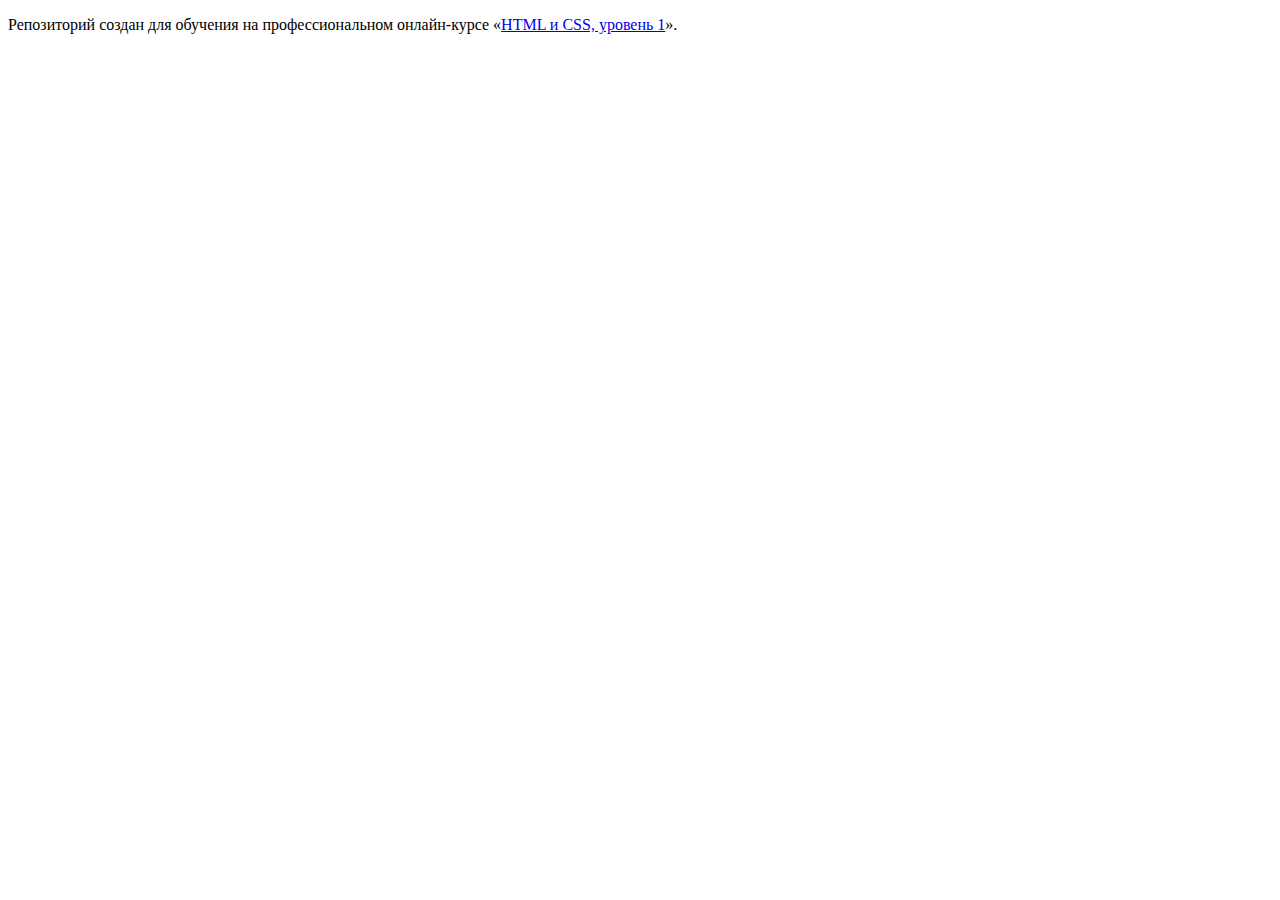
==== index.html @ 3dfeb54a ":hatching_chick:" ====
<!DOCTYPE html>
<html lang="ru">
  <head>
    <meta charset="utf-8">
    <title>HTML Academy: Девайс</title>
  </head>
  <body>

    <p>Репозиторий создан для обучения на профессиональном онлайн‑курсе «<a href="https://htmlacademy.ru/intensive/htmlcss">HTML и CSS, уровень 1</a>».</p>

  </body>
</html>
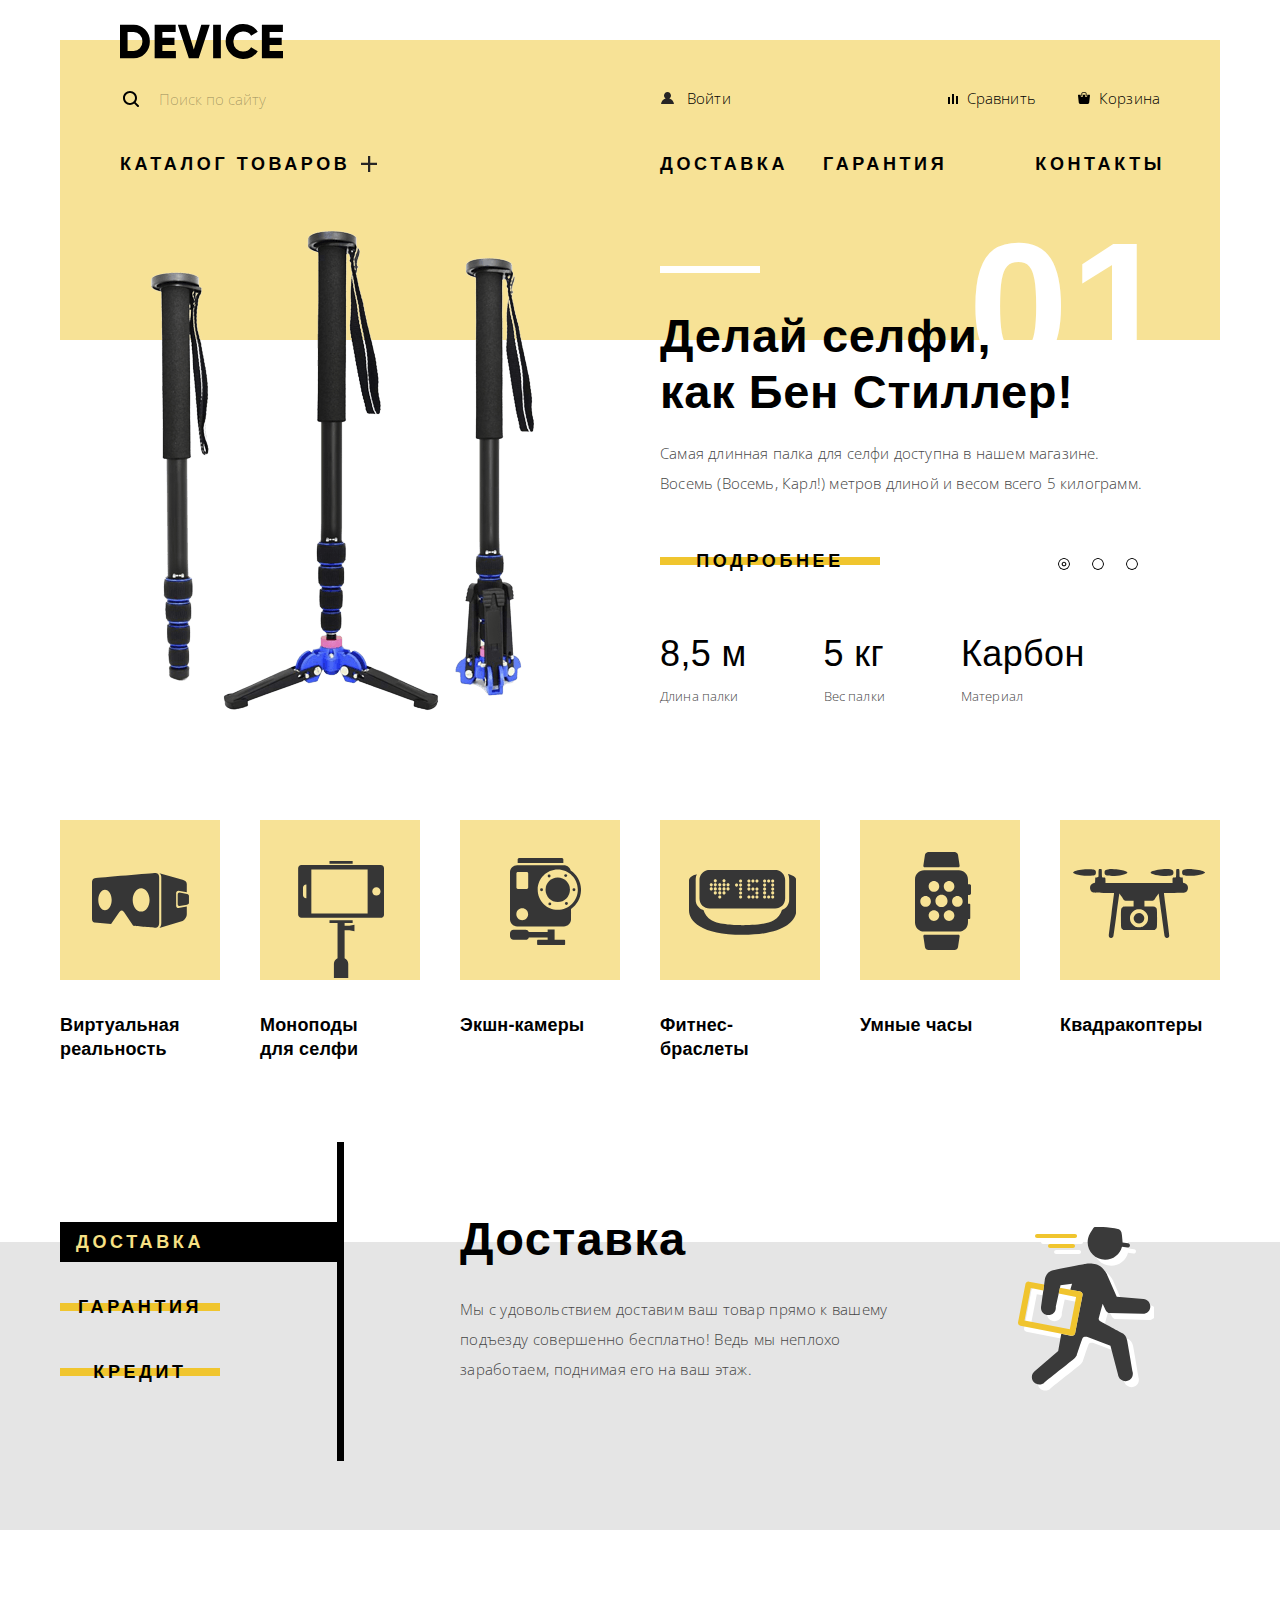
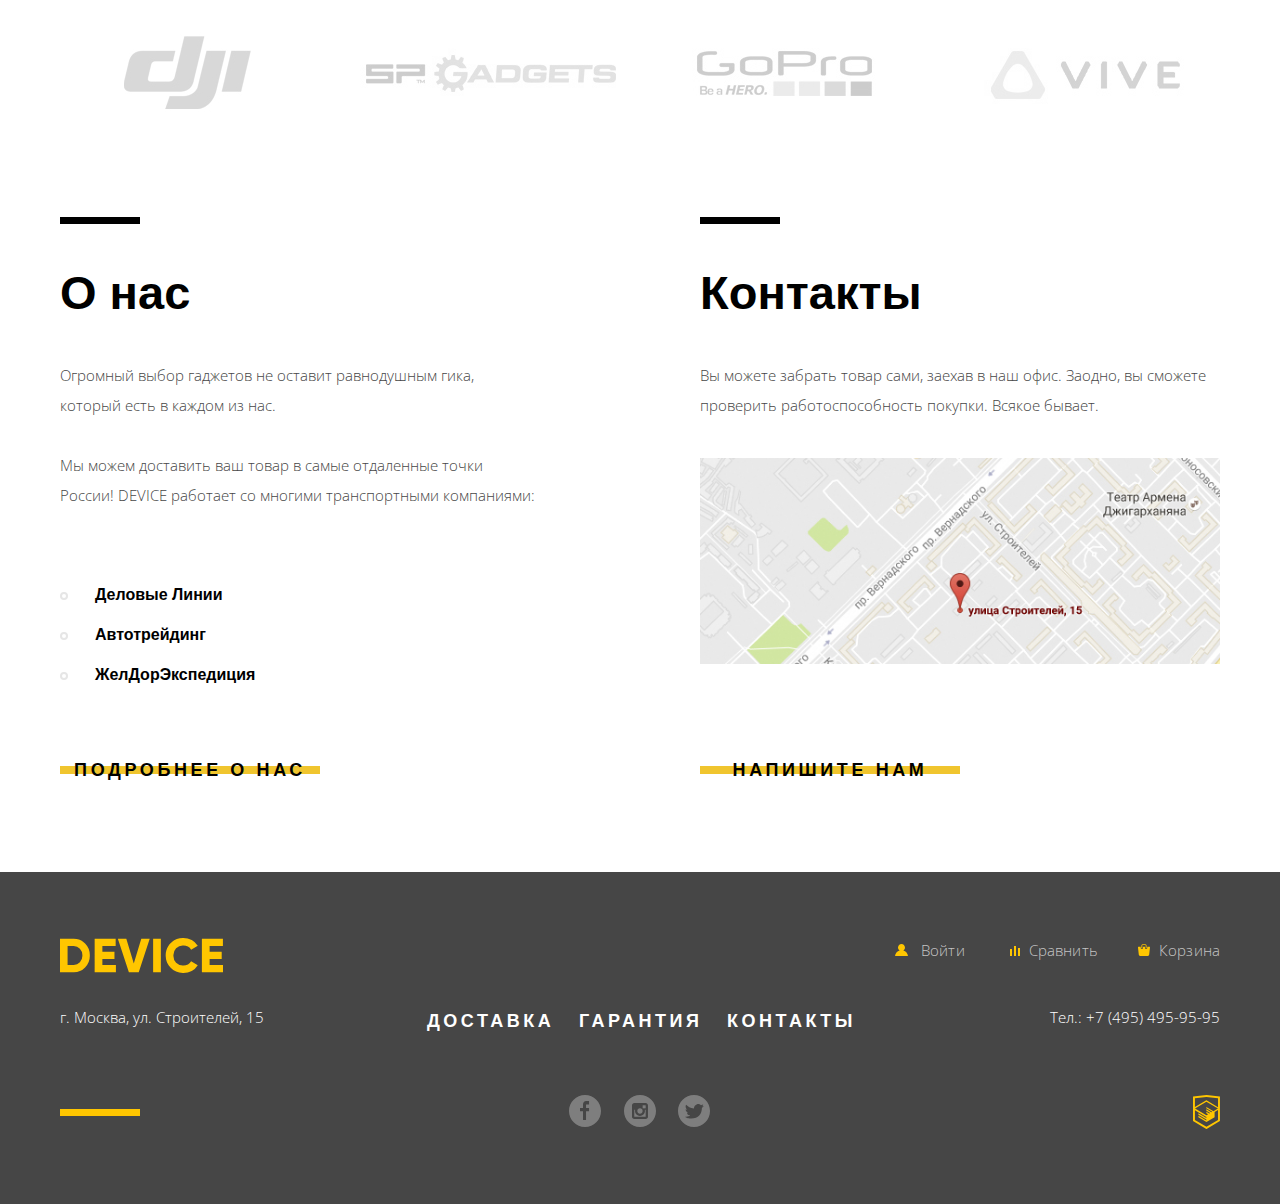
==== commit c86254f8: "Сверстала" ====
--- a/index.html
+++ b/index.html
@@ -2,11 +2,557 @@
 <html lang="ru">
   <head>
     <meta charset="utf-8">
-    <title>HTML Academy: Девайс</title>
+    <title>HTML Academy: Device</title>
+    <link href="https://fonts.googleapis.com/css?family=Open+Sans:300,400" rel="stylesheet">
+    <link href="css/normalize.css" rel="stylesheet">
+    <link href="css/min-style.css" rel="stylesheet">
   </head>
   <body>
-
-    <p>Репозиторий создан для обучения на профессиональном онлайн‑курсе «<a href="https://htmlacademy.ru/intensive/htmlcss">HTML и CSS, уровень 1</a>».</p>
+    <header class="main-header container">
+      <nav class="main-navigation">
+        <a class="main-header-logo">
+          <img src="img/logo.svg" alt="Логотип Device" width="163" height="35">
+        </a>
+        <div class="top-navigation">
+          <form class="search-form" action="https://echo.htmlacademy.ru" method="post">
+            <input class="search-input" id="search" name="search" type="text" placeholder="Поиск по сайту">
+            <button class="button-find" type="submit">Найти</button>
+          </form>
+          <ul class="user-navigation no-marker">
+            <li><a class="user-login" href="#">Войти</a></li>
+            <li><a class="user-compare" href="#">Сравнить</a></li>
+            <li><a class="user-cart" href="#">Корзина</a></li>
+          </ul>
+        </div>
+        <div class="bottom-navigation">
+          <div class="catalog-dropdown">
+            <a class="catalog-dropdown-button" href="#">Каталог товаров</a>
+            <div class="catalog-navigation no-marker">
+              <ul class="catalog-col no-marker">
+                <li><a href="#">Виртуальная реальность</a></li>
+                <li><a href="catalog-selfie.html">Моноподы для селфи</a></li>
+                <li><a href="#">Экшн-камеры</a></li>
+              </ul>
+              <ul class="catalog-col no-marker">
+                <li><a href="#">Фитнес-браслеты</a></li>
+                <li><a href="#">Умные часы</a></li>
+              </ul>
+              <ul class="catalog-col no-marker">
+                <li><a href="#">Квадракоптеры</a></li>
+              </ul>
+            </div>
+          </div>
+          <ul class="site-navigation no-marker">
+            <li><a href="#">Доставка</a></li>
+            <li><a href="#">Гарантия</a></li>
+            <li><a href="#">Контакты</a></li>
+          </ul>
+        </div>
+      </nav>
+    </header>
+
+    <main>
+      <h1 class="visually-hidden">Device: интернет-магазин техники</h1>
+      <section class="slider container">
+        <h2 class="visually-hidden">Промо-слайдер</h2>
+        <input class="visually-hidden" type="radio" id="slide-1" name="toggle" checked>
+        <input class="visually-hidden" type="radio" id="slide-2" name="toggle">
+        <input class="visually-hidden" type="radio" id="slide-3" name="toggle">
+        <div class="slider-controls">
+          <label class="slider-control-item slider-control-item-1" for="slide-1" aria-label="Первый слайд"></label>
+          <label class="slider-control-item slider-control-item-2" for="slide-2" aria-label="Второй слайд"></label>
+          <label class="slider-control-item slider-control-item-3" for="slide-3" aria-label="Третий слайд"></label>
+        </div>
+        <ul class="slide-list no-marker">
+          <li class="slide slide-1">
+            <div class="col">
+              <img class="slide-pic" src="img/slider-1.png" alt="Длинная селфи-палка" width="384" height="486">
+            </div>
+            <div class="col">
+              <b class="slide-number">01</b>
+              <h3>Делай селфи,<br>как Бен Стиллер!</h3>
+              <p>Самая длинная палка для селфи доступна в нашем магазине. Восемь (Восемь, Карл!) метров длиной и весом всего 5 килограмм.</p>
+              <a class="button" href="#">Подробнее</a>
+              <table>
+                <tr>
+                  <td class="item-feature">8,5 м</td>
+                  <td class="item-feature">5 кг</td>
+                  <td class="item-feature">Карбон</td>
+                </tr>
+                <tr>
+                  <td class="item-feature-description">Длина палки</td>
+                  <td class="item-feature-description">Вес палки</td>
+                  <td class="item-feature-description">Материал</td>
+                </tr>
+              </table>
+            </div>
+          </li>
+          <li class="slide slide-2">
+            <div class="col">
+              <img class="slide-pic" src="img/slider-2.png" alt="Мотивирующий фитнес-браслет" width="345" height="485">
+            </div>
+            <div class="col">
+              <b class="slide-number">02</b>
+              <h3>Худеем<br>правильно!</h3>
+              <p>Мотивирующие фитнес-браслеты помогут найти в себе силы не пропускать занятия и соблюдать диету.</p>
+              <a class="button" href="#">Подробнее</a>
+              <table>
+                <tr>
+                  <td class="item-feature">48 часов</td>
+                </tr>
+                <tr>
+                  <td class="item-feature-description">Без подзарядки</td>
+                </tr>
+              </table>
+            </div>
+          </li>
+          <li class="slide slide-3">
+            <div class="col">
+              <img class="slide-pic" src="img/slider-3.png" alt="Квадракоптер с лазером" width="526" height="334">
+            </div>
+            <div class="col">
+              <b class="slide-number">03</b>
+              <h3 class="slide-title">Порхает как бабочка, жалит как пчела!</h3>
+              <p>Этот обычный, на первый взгляд, квадракоптер оснащен мощным лазером, замаскированным под стандартную камеру.</p>
+              <a class="button" href="#">Подробнее</a>
+              <table>
+                <tr>
+                  <td class="item-feature">800 м</td>
+                  <td class="item-feature">50 м</td>
+                </tr>
+                <tr>
+                  <td class="item-feature-description">Дальность полета</td>
+                  <td class="item-feature-description">Радиус поражения</td>
+                </tr>
+              </table>
+            </div>
+          </li>
+        </ul>
+      </section>
+
+      <section class="popular container">
+        <h2 class="visually-hidden">Популярные категории</h2>
+        <ul class="popular-list no-marker">
+          <li class="popular-item">
+            <a href="#">
+              <div class="popular-card">
+                <svg class="popular-vr" width="97px" height="55px">
+                <g>
+                </g>
+                <g>
+                	<path fill="#363636" d="M84.131,32.639V20.003c0-1.309,1.045-2.37,2.335-2.37l8.326,1.581V11.02c0-2.355-1.708-3.431-4.202-4.265
+                		l-23.187-6.58c1.616,1.391,1.889,2.04,1.889,4.396v45.209c0,2.356-0.45,4.066-1.967,5.21l23.265-7.065
+                		c2.401-0.833,4.202-4.216,4.202-6.572V33.44l-8.326,1.567C85.176,35.009,84.131,33.947,84.131,32.639z"/>
+                	<path fill="#363636" d="M95.129,20.979l-7.598-1.444c-1.008,0-1.824,0.829-1.824,1.851v9.868c0,1.023,0.816,1.852,1.824,1.852
+                		l7.598-1.431c1.154-0.419,1.824-0.829,1.824-1.852V22.83C96.953,21.808,96.187,21.323,95.129,20.979z"/>
+                	<path fill="#363636" d="M67.17,4.483c0-5.08-4.232-4.459-4.232-4.459S5.832,4.738,2.838,5.145S0.001,9.532,0.001,9.532
+                		S0,42.069,0,45.812s2.599,3.753,2.599,3.753l16.477,1.403L27.212,39.3c0,0,1.109-1.828,2.505-1.828
+                		c1.397,0,2.432,1.861,2.432,1.861l9.061,13.521c0,0,18.895,1.909,22.521,1.909c3.626-0.001,3.439-5.024,3.439-5.024
+                		S67.17,9.563,67.17,4.483z M12.982,37.192c-3.698,0-6.696-4.601-6.696-10.275s2.998-10.275,6.696-10.275
+                		c3.698,0,6.696,4.601,6.696,10.275S16.68,37.192,12.982,37.192z M49.14,38.618c-4.662,0-8.441-5.239-8.441-11.701
+                		c0-6.463,3.78-11.702,8.441-11.702c4.662,0,8.442,5.239,8.442,11.702C57.582,33.379,53.802,38.618,49.14,38.618z"/>
+                </g>
+                </svg>
+              </div>
+              Виртуальная реальность
+            </a>
+          </li>
+          <li class="popular-item">
+            <a href="catalog-selfie.html">
+              <div class="popular-card">
+                <svg class="popular-selfie" width="86px" height="117px">
+                <g>
+                	<path fill="#363636" d="M82.821,4.011H3.33c-1.761,0-3.188,1.427-3.188,3.188v46.413c0,1.763,1.427,3.189,3.188,3.189h79.492
+                		c1.762,0,3.189-1.427,3.189-3.189V7.199C86.011,5.438,84.583,4.011,82.821,4.011z M8.392,37.236H8.166
+                		c-1.762,0-3.189-1.429-3.189-3.189v-7.283c0-1.761,1.427-3.188,3.189-3.188h0.226V37.236z M69.623,52.408H13.341V8.402h56.282
+                		V52.408z M78.4,34.552c-2.289,0-4.146-1.855-4.146-4.147s1.856-4.147,4.146-4.147c2.291,0,4.148,1.855,4.148,4.147
+                		S80.691,34.552,78.4,34.552z"/>
+                	<rect x="31.497" fill="#363636" width="23.157" height="2.758"/>
+                	<path fill="#363636" d="M46.608,64.861v-2.973h8.046v-2.758H31.498v2.758h8.045v35.246c-2.139,0.938-3.635,3.072-3.635,5.559V117
+                		h14.335v-14.307c0-2.486-1.495-4.621-3.636-5.557v-27.99h4.796l5.051,1.213v-6.711l-5.051,1.213H46.608z"/>
+                </g>
+                </svg>
+              </div>
+              Моноподы для селфи
+            </a>
+          </li>
+          <li class="popular-item">
+            <a href="#">
+              <div class="popular-card">
+                <svg class="popular-camera" width="71px" height="87px">
+                <g>
+                	<path fill="#363636" d="M53.349,1.49c0-0.736-0.578-1.49-1.311-1.49H9.053C8.32,0,7.672,0.754,7.672,1.49v3.522h45.676V1.49z"/>
+                	<path fill="#363636" d="M54.202,81.809h-9.597V71.426h-6.958v2.507H18.774c-0.537-1.254-1.757-2.148-3.181-2.148H3.559
+                		C1.642,71.784,0,73.387,0,75.311v3.018c0,1.924,1.642,3.48,3.559,3.48h12.035c1.511,0,2.792-0.896,3.269-2.326h18.785v2.326H28.13
+                		c-0.533,0-1.01,0.437-1.01,0.972v3.172c0,0.535,0.478,1.048,1.01,1.048h26.072c0.533,0,0.93-0.513,0.93-1.048V82.78
+                		C55.132,82.245,54.735,81.809,54.202,81.809z"/>
+                	<path fill="#363636" d="M60.666,12.39c-0.861-2.937-3.567-5.05-6.771-5.05H7.148C3.25,7.34,0,10.449,0,14.361v46.9
+                		c0,3.912,3.25,7.121,7.148,7.121h46.747c3.898,0,7.126-3.209,7.126-7.121V50.915c6.066-4.204,10.001-11.211,10.001-19.164
+                		C71.021,23.672,66.89,16.57,60.666,12.39z M12.238,62.151c-3.259,0-5.901-2.65-5.901-5.921c0-3.27,2.642-5.922,5.901-5.922
+                		s5.902,2.652,5.902,5.922C18.14,59.501,15.497,62.151,12.238,62.151z M18.199,29.546c0,0.786-0.635,1.422-1.418,1.422H7.841
+                		c-0.783,0-1.418-0.637-1.418-1.422V15.386c0-0.786,0.635-1.423,1.418-1.423h8.939c0.783,0,1.418,0.637,1.418,1.423V29.546z
+                		 M47.762,51.858c-11.076,0-20.057-9.01-20.057-20.123s8.98-20.124,20.057-20.124c11.077,0,20.058,9.01,20.058,20.124
+                		S58.839,51.858,47.762,51.858z"/>
+                	<ellipse fill="#363636" cx="47.762" cy="31.735" rx="12.188" ry="12.229"/>
+                	<circle fill="#363636" cx="31.562" cy="31.736" r="1.435"/>
+                	<circle fill="#363636" cx="63.963" cy="31.736" r="1.435"/>
+                	<circle fill="#363636" cx="39.109" cy="17.994" r="1.435"/>
+                	<ellipse fill="#363636" cx="56.415" cy="45.476" rx="1.43" ry="1.436"/>
+                	<circle fill="#363636" cx="55.697" cy="17.565" r="1.435"/>
+                	<circle fill="#363636" cx="39.828" cy="45.906" r="1.435"/>
+                </g>
+                </svg>
+              </div>
+              Экшн-камеры
+            </a>
+          </li>
+          <li class="popular-item">
+            <a href="#">
+              <div class="popular-card">
+                <svg class="popular-fit" width="107px" height="65px">
+                <g>
+                	<path fill="#363636" d="M98.967,4.074c0.752,1.441,1.209,3.08,1.209,4.818v21.102c0,4.616-3.092,8.527-7.246,9.9
+                		c-1.325,3.987-3.778,7.854-8.051,10.432c-8.676,5.231-31.124,4.837-31.198,4.837c-0.078,0-22.513,0.395-31.189-4.837
+                		c-4.216-2.545-6.708-6.347-8.042-10.279c-4.418-1.209-7.756-5.251-7.756-10.053V8.893c0-1.688,0.427-3.282,1.139-4.693
+                		C4.17,5.109,0,6.918,0,10.434c0,6.243,0,25.687,0,29.983C0,50.668,11.839,64.85,53.657,64.85c41.82,0,53.657-14.182,53.657-24.433
+                		c0-4.296,0-23.74,0-29.983C107.313,6.75,102.738,4.94,98.967,4.074z"/>
+                	<path fill="#363636" d="M20.561,38.459h65.523c5.564,0,10.074-4.513,10.074-10.077V9.935c0-5.563-4.51-10.075-10.074-10.075H20.561
+                		c-5.564,0-10.075,4.511-10.075,10.075v18.447C10.486,33.946,14.997,38.459,20.561,38.459z M83.695,9.468
+                		c0.867,0,1.569,0.703,1.569,1.57c0,0.866-0.702,1.569-1.569,1.569s-1.568-0.703-1.568-1.569
+                		C82.127,10.17,82.828,9.468,83.695,9.468z M83.695,13.507c0.867,0,1.569,0.703,1.569,1.568c0,0.867-0.702,1.569-1.569,1.569
+                		s-1.568-0.702-1.568-1.569C82.127,14.21,82.828,13.507,83.695,13.507z M83.695,17.546c0.867,0,1.569,0.702,1.569,1.569
+                		c0,0.866-0.702,1.569-1.569,1.569s-1.568-0.703-1.568-1.569C82.127,18.248,82.828,17.546,83.695,17.546z M83.695,21.373
+                		c0.867,0,1.569,0.704,1.569,1.569c0,0.867-0.702,1.568-1.569,1.568s-1.568-0.701-1.568-1.568
+                		C82.127,22.076,82.828,21.373,83.695,21.373z M83.695,25.412c0.867,0,1.569,0.702,1.569,1.569c0,0.865-0.702,1.568-1.569,1.568
+                		s-1.568-0.704-1.568-1.568C82.127,26.114,82.828,25.412,83.695,25.412z M79.656,9.468c0.867,0,1.568,0.703,1.568,1.57
+                		c0,0.866-0.701,1.569-1.568,1.569c-0.865,0-1.568-0.703-1.568-1.569C78.088,10.17,78.791,9.468,79.656,9.468z M79.656,25.412
+                		c0.867,0,1.568,0.702,1.568,1.569c0,0.865-0.701,1.568-1.568,1.568c-0.865,0-1.568-0.704-1.568-1.568
+                		C78.088,26.114,78.791,25.412,79.656,25.412z M75.619,9.468c0.865,0,1.568,0.703,1.568,1.57c0,0.866-0.703,1.569-1.568,1.569
+                		c-0.867,0-1.569-0.703-1.569-1.569C74.05,10.17,74.752,9.468,75.619,9.468z M75.619,13.507c0.865,0,1.568,0.703,1.568,1.568
+                		c0,0.867-0.703,1.569-1.568,1.569c-0.867,0-1.569-0.702-1.569-1.569C74.05,14.21,74.752,13.507,75.619,13.507z M75.619,17.546
+                		c0.865,0,1.568,0.702,1.568,1.569c0,0.866-0.703,1.569-1.568,1.569c-0.867,0-1.569-0.703-1.569-1.569
+                		C74.05,18.248,74.752,17.546,75.619,17.546z M75.619,21.373c0.865,0,1.568,0.704,1.568,1.569c0,0.867-0.703,1.568-1.568,1.568
+                		c-0.867,0-1.569-0.701-1.569-1.568C74.05,22.076,74.752,21.373,75.619,21.373z M75.619,25.412c0.865,0,1.568,0.702,1.568,1.569
+                		c0,0.865-0.703,1.568-1.568,1.568c-0.867,0-1.569-0.704-1.569-1.568C74.05,26.114,74.752,25.412,75.619,25.412z M67.965,9.468
+                		c0.867,0,1.568,0.703,1.568,1.57c0,0.866-0.701,1.569-1.568,1.569s-1.568-0.703-1.568-1.569C66.396,10.17,67.1,9.468,67.965,9.468z
+                		 M67.965,17.546c0.867,0,1.568,0.702,1.568,1.569c0,0.866-0.701,1.569-1.568,1.569s-1.568-0.703-1.568-1.569
+                		C66.396,18.248,67.1,17.546,67.965,17.546z M67.965,21.427c0.867,0,1.568,0.701,1.568,1.568c0,0.865-0.701,1.569-1.568,1.569
+                		s-1.568-0.704-1.568-1.569C66.396,22.128,67.1,21.427,67.965,21.427z M67.965,25.412c0.867,0,1.568,0.702,1.568,1.569
+                		c0,0.865-0.701,1.568-1.568,1.568s-1.568-0.704-1.568-1.568C66.396,26.114,67.1,25.412,67.965,25.412z M63.926,9.468
+                		c0.867,0,1.57,0.703,1.57,1.57c0,0.866-0.703,1.569-1.57,1.569c-0.865,0-1.569-0.703-1.569-1.569
+                		C62.356,10.17,63.061,9.468,63.926,9.468z M63.926,17.546c0.867,0,1.57,0.702,1.57,1.569c0,0.866-0.703,1.569-1.57,1.569
+                		c-0.865,0-1.569-0.703-1.569-1.569C62.356,18.248,63.061,17.546,63.926,17.546z M63.926,25.412c0.867,0,1.57,0.702,1.57,1.569
+                		c0,0.865-0.703,1.568-1.57,1.568c-0.865,0-1.569-0.704-1.569-1.568C62.356,26.114,63.061,25.412,63.926,25.412z M59.888,9.468
+                		c0.865,0,1.569,0.703,1.569,1.57c0,0.866-0.704,1.569-1.569,1.569c-0.867,0-1.568-0.703-1.568-1.569
+                		C58.319,10.17,59.021,9.468,59.888,9.468z M59.888,13.507c0.865,0,1.569,0.703,1.569,1.568c0,0.867-0.704,1.569-1.569,1.569
+                		c-0.867,0-1.568-0.702-1.568-1.569C58.319,14.21,59.021,13.507,59.888,13.507z M59.888,17.546c0.865,0,1.569,0.702,1.569,1.569
+                		c0,0.866-0.704,1.569-1.569,1.569c-0.867,0-1.568-0.703-1.568-1.569C58.319,18.248,59.021,17.546,59.888,17.546z M59.888,25.412
+                		c0.865,0,1.569,0.702,1.569,1.569c0,0.865-0.704,1.568-1.569,1.568c-0.867,0-1.568-0.704-1.568-1.568
+                		C58.319,26.114,59.021,25.412,59.888,25.412z M51.598,9.468c0.867,0,1.569,0.703,1.569,1.57c0,0.866-0.702,1.569-1.569,1.569
+                		c-0.867,0-1.568-0.703-1.568-1.569C50.029,10.17,50.731,9.468,51.598,9.468z M51.598,13.507c0.867,0,1.569,0.703,1.569,1.568
+                		c0,0.867-0.702,1.569-1.569,1.569c-0.867,0-1.568-0.702-1.568-1.569C50.029,14.21,50.731,13.507,51.598,13.507z M51.598,17.546
+                		c0.867,0,1.569,0.702,1.569,1.569c0,0.866-0.702,1.569-1.569,1.569c-0.867,0-1.568-0.703-1.568-1.569
+                		C50.029,18.248,50.731,17.546,51.598,17.546z M51.598,21.427c0.867,0,1.569,0.701,1.569,1.568c0,0.865-0.702,1.569-1.569,1.569
+                		c-0.867,0-1.568-0.704-1.568-1.569C50.029,22.128,50.731,21.427,51.598,21.427z M51.598,25.412c0.867,0,1.569,0.702,1.569,1.569
+                		c0,0.865-0.702,1.568-1.569,1.568c-0.867,0-1.568-0.704-1.568-1.568C50.029,26.114,50.731,25.412,51.598,25.412z M47.559,13.507
+                		c0.867,0,1.568,0.703,1.568,1.568c0,0.867-0.701,1.569-1.568,1.569s-1.569-0.702-1.569-1.569
+                		C45.99,14.21,46.691,13.507,47.559,13.507z M39.057,13.295c0.865,0,1.569,0.703,1.569,1.568c0,0.867-0.704,1.569-1.569,1.569
+                		c-0.867,0-1.571-0.703-1.571-1.569C37.486,13.998,38.189,13.295,39.057,13.295z M39.057,17.333c0.865,0,1.569,0.703,1.569,1.57
+                		c0,0.866-0.704,1.57-1.569,1.57c-0.867,0-1.571-0.704-1.571-1.57C37.486,18.036,38.189,17.333,39.057,17.333z M35.018,9.255
+                		c0.865,0,1.568,0.703,1.568,1.57c0,0.866-0.704,1.568-1.568,1.568c-0.867,0-1.569-0.703-1.569-1.568
+                		C33.449,9.958,34.15,9.255,35.018,9.255z M35.018,13.295c0.865,0,1.568,0.703,1.568,1.568c0,0.867-0.704,1.569-1.568,1.569
+                		c-0.867,0-1.569-0.703-1.569-1.569C33.449,13.998,34.15,13.295,35.018,13.295z M35.018,17.333c0.865,0,1.568,0.703,1.568,1.57
+                		c0,0.866-0.704,1.57-1.568,1.57c-0.867,0-1.569-0.704-1.569-1.57C33.449,18.036,34.15,17.333,35.018,17.333z M35.018,21.373
+                		c0.865,0,1.568,0.704,1.568,1.569c0,0.867-0.704,1.568-1.568,1.568c-0.867,0-1.569-0.701-1.569-1.568
+                		C33.449,22.076,34.15,21.373,35.018,21.373z M30.764,13.295c0.867,0,1.569,0.703,1.569,1.568c0,0.867-0.702,1.569-1.569,1.569
+                		c-0.867,0-1.568-0.703-1.568-1.569C29.196,13.998,29.897,13.295,30.764,13.295z M30.764,17.333c0.867,0,1.569,0.703,1.569,1.57
+                		c0,0.866-0.702,1.57-1.569,1.57c-0.867,0-1.568-0.704-1.568-1.57C29.196,18.036,29.897,17.333,30.764,17.333z M30.764,21.373
+                		c0.867,0,1.569,0.704,1.569,1.569c0,0.867-0.702,1.568-1.569,1.568c-0.867,0-1.568-0.701-1.568-1.568
+                		C29.196,22.076,29.897,21.373,30.764,21.373z M30.764,25.412c0.867,0,1.569,0.702,1.569,1.569c0,0.865-0.702,1.568-1.569,1.568
+                		c-0.867,0-1.568-0.704-1.568-1.568C29.196,26.114,29.897,25.412,30.764,25.412z M26.3,9.255c0.867,0,1.571,0.703,1.571,1.57
+                		c0,0.866-0.704,1.568-1.571,1.568c-0.865,0-1.569-0.703-1.569-1.568C24.731,9.958,25.435,9.255,26.3,9.255z M26.3,13.295
+                		c0.867,0,1.571,0.703,1.571,1.568c0,0.867-0.704,1.569-1.571,1.569c-0.865,0-1.569-0.703-1.569-1.569
+                		C24.731,13.998,25.435,13.295,26.3,13.295z M26.3,17.333c0.867,0,1.571,0.703,1.571,1.57c0,0.866-0.704,1.57-1.571,1.57
+                		c-0.865,0-1.569-0.704-1.569-1.57C24.731,18.036,25.435,17.333,26.3,17.333z M26.3,21.373c0.867,0,1.571,0.704,1.571,1.569
+                		c0,0.867-0.704,1.568-1.571,1.568c-0.865,0-1.569-0.701-1.569-1.568C24.731,22.076,25.435,21.373,26.3,21.373z M22.263,13.295
+                		c0.865,0,1.569,0.703,1.569,1.568c0,0.867-0.704,1.569-1.569,1.569c-0.867,0-1.569-0.703-1.569-1.569
+                		C20.694,13.998,21.396,13.295,22.263,13.295z M22.263,17.333c0.865,0,1.569,0.703,1.569,1.57c0,0.866-0.704,1.57-1.569,1.57
+                		c-0.867,0-1.569-0.704-1.569-1.57C20.694,18.036,21.396,17.333,22.263,17.333z"/>
+                </g>
+                </svg>
+              </div>
+              Фитнес-браслеты
+            </a>
+          </li>
+          <li class="popular-item">
+            <a href="#">
+              <div class="popular-card">
+                <svg class="popular-clock" width="56px" height="98px">
+                <g>
+                	<path fill="#363636" d="M54.494,32.197h-1.515v-4.64c0-5.052-4.087-9.186-9.082-9.186H9.082C4.086,18.372,0,22.505,0,27.557v42.868
+                		c0,5.052,4.087,9.185,9.083,9.185h34.815c4.995,0,9.082-4.133,9.082-9.185V67.01h1.515c0.415,0,0.757-0.344,0.757-0.764V52.467
+                		c0-0.421-0.342-0.766-0.757-0.766h-1.515v-8.788h1.515c0.832,0,1.514-0.688,1.514-1.531v-7.654
+                		C56.008,32.886,55.326,32.197,54.494,32.197z M34.082,29.088c2.926,0,5.299,2.398,5.299,5.358s-2.373,5.358-5.299,5.358
+                		s-5.298-2.398-5.298-5.358S31.156,29.088,34.082,29.088z M18.945,29.088c2.925,0,5.298,2.398,5.298,5.358s-2.373,5.358-5.298,5.358
+                		c-2.926,0-5.298-2.398-5.298-5.358S16.019,29.088,18.945,29.088z M5.297,49.397c0-2.959,2.371-5.358,5.298-5.358
+                		c2.926,0,5.298,2.399,5.298,5.358c0,2.959-2.373,5.358-5.298,5.358C7.668,54.756,5.297,52.356,5.297,49.397z M18.945,68.894
+                		c-2.926,0-5.298-2.398-5.298-5.358s2.372-5.358,5.298-5.358c2.925,0,5.298,2.398,5.298,5.358S21.87,68.894,18.945,68.894z
+                		 M20.435,48.991c0-3.382,2.711-6.124,6.055-6.124c3.344,0,6.055,2.742,6.055,6.124s-2.711,6.124-6.055,6.124
+                		C23.146,55.114,20.435,52.373,20.435,48.991z M34.082,68.894c-2.926,0-5.298-2.398-5.298-5.358s2.372-5.358,5.298-5.358
+                		s5.299,2.398,5.299,5.358S37.008,68.894,34.082,68.894z M42.384,54.756c-2.927,0-5.298-2.399-5.298-5.358
+                		c0-2.959,2.371-5.358,5.298-5.358c2.926,0,5.298,2.399,5.298,5.358C47.682,52.356,45.31,54.756,42.384,54.756z"/>
+                	<path fill="#363636" d="M9.646,15.31h33.687c0.843,0,1.432-0.681,1.306-1.514L43.023,3.028c0,0,0-0.001-0.002-0.002
+                		C42.771,1.362,41.189,0,39.506,0H13.474c-1.686,0-3.268,1.362-3.517,3.028L8.342,13.795C8.217,14.628,8.803,15.31,9.646,15.31z"/>
+                	<path fill="#363636" d="M43.333,82.671H9.646c-0.843,0-1.429,0.683-1.304,1.516l1.615,10.767c0.25,1.666,1.832,3.028,3.516,3.028
+                		h26.032c1.684,0,3.266-1.362,3.517-3.026c0-0.001,0-0.001,0-0.002l1.615-10.767C44.765,83.354,44.176,82.671,43.333,82.671z"/>
+                </g>
+                </svg>
+              </div>
+              Умные часы
+            </a>
+          </li>
+          <li class="popular-item">
+            <a href="#">
+              <div class="popular-card">
+                <svg class="popular-quadro" width="132px" height="69px">
+                <g transform="translate(0.000000,512.000000) scale(0.100000,-0.100000)">
+                	<path fill="#363636" d="M120.522,5117.421c-55.449-4.873-102.139-15.928-114.77-26.724c-7.227-6.162-7.227-6.162-2.324-11.562
+                		c6.445-7.197,37.134-16.45,72.476-22.363c39.98-6.68,125.098-6.934,137.231-0.513c12.119,6.68,16.24,14.136,16.24,29.814
+                		c0,16.187-6.191,24.16-22.178,28.525C192.739,5118.457,149.414,5120,120.522,5117.421z"/>
+                	<path fill="#363636" d="M257.744,5115.117c-1.294-2.832-2.583-21.079-2.583-41.118c0-40.61,1.553-37.783-21.919-39.331
+                		l-10.308-0.771l-1.294-25.444l-1.289-25.439l-11.865-2.832c-25.791-6.68-39.99-25.952-37.915-52.944
+                		c1.279-19.272,10.308-33.408,25.786-40.869c11.089-5.132,14.697-5.381,112.461-5.381c55.449,0,101.372-0.786,101.885-1.807
+                		c0.508-1.284-11.094-94.072-25.796-206.387c-14.448-112.305-26.831-209.971-27.085-216.66
+                		c-0.513-16.172,8.262-26.211,23.477-26.211c12.373,0,20.117,6.416,23.213,19.014c1.294,5.137,14.956,103.33,30.181,218.213
+                		c15.22,114.629,28.628,208.687,29.404,208.687c1.03,0,10.83-14.131,21.924-31.357c29.399-46.26,23.989-43.169,76.353-43.169h43.584
+                		v-28.022v-28.276l-51.328-0.771c-47.202-0.771-52.1-1.27-58.813-6.152c-15.728-11.572-16.25-14.15-16.25-109.766
+                		c0-95.342,0.264-97.92,15.225-110.498l8.511-6.953h156.826h156.826l8.506,6.953c14.961,12.578,15.205,15.156,15.205,110.498
+                		c0,95.615-0.508,98.193-16.23,109.766c-6.709,4.883-11.611,5.381-58.818,6.152l-51.318,0.771v28.276v28.022h43.594
+                		c52.344,0,46.934-3.091,76.338,43.169c11.104,17.227,20.898,31.357,21.934,31.357c0.762,0,14.189-94.058,29.395-208.687
+                		c15.225-114.883,28.896-213.076,30.186-218.213c3.096-12.598,10.82-19.014,23.213-19.014c15.215,0,23.994,10.039,23.467,26.211
+                		c-0.254,6.689-12.637,104.355-27.09,216.66c-14.688,112.314-26.309,205.103-25.781,206.387c0.508,1.021,46.416,1.807,101.895,1.807
+                		c97.754,0,101.357,0.249,112.441,5.381c15.479,7.461,24.502,21.597,25.791,40.869c2.07,26.992-12.109,46.265-37.91,52.944
+                		l-11.875,2.832l-1.27,25.439l-1.289,25.444l-10.322,0.771c-23.467,1.548-21.934-1.279-21.934,39.331
+                		c0,20.039-1.279,38.286-2.568,41.118c-2.061,3.599-5.43,4.883-13.672,4.883c-6.191,0-12.383-1.284-14.199-3.086
+                		c-2.061-2.056-3.096-14.653-3.096-39.321c0-24.673-1.025-37.271-3.096-39.321c-1.797-1.797-9.014-3.081-16.494-3.081
+                		c-16.26,0-16.514-0.522-16.514-31.104v-22.871H660.127H324.805v22.871c0,30.581-0.249,31.104-16.499,31.104
+                		c-7.485,0-14.702,1.284-16.504,3.081c-2.075,2.051-3.101,14.648-3.101,39.321c0,24.668-1.03,37.266-3.096,39.321
+                		c-1.807,1.802-8.003,3.086-14.189,3.086C263.169,5120,259.814,5118.715,257.744,5115.117z M686.172,4713.916
+                		c28.887-8.984,53.916-33.926,61.66-61.68c4.385-15.43,3.096-42.158-2.842-57.832c-6.963-18.75-26.846-40.098-45.654-49.355
+                		c-12.9-6.416-17.539-7.188-39.209-7.188c-21.665,0-26.309,0.771-39.204,7.188c-18.843,9.258-38.691,30.605-45.659,49.355
+                		c-5.928,15.674-7.227,42.402-2.837,57.832c7.48,27.236,32.495,52.695,60.615,61.68
+                		C653.164,4720.341,666.045,4720.341,686.172,4713.916z"/>
+                	<path fill="#363636" d="M637.939,4675.625c-20.366-9.258-35.068-36.494-30.688-57.305c7.739-36.768,48.232-55.527,79.956-37.021
+                		c19.854,11.582,29.912,35.469,24.512,57.832c-5.684,23.906-27.344,41.377-51.592,41.377
+                		C653.672,4680.507,643.872,4678.193,637.939,4675.625z"/>
+                	<path fill="#363636" d="M360.918,5118.457c-39.204-6.68-45.132-11.309-45.132-34.438c0-18.247,4.639-24.16,22.681-29.556
+                		c15.498-4.624,71.724-5.142,105-1.284c68.608,8.223,113.218,25.444,96.987,37.52c-12.651,8.999-49.023,18.765-90.542,23.901
+                		C425.156,5117.68,369.951,5120,360.918,5118.457z"/>
+                	<path fill="#363636" d="M894.844,5117.421c-63.193-5.903-118.643-20.811-118.643-31.86c0-17.222,78.408-34.697,156.299-34.956
+                		c58.037,0,71.963,6.421,71.963,33.413c0,18.242-6.191,26.216-23.73,30.84C964.238,5118.974,923.984,5120,894.844,5117.421z"/>
+                	<path fill="#363636" d="M1127.764,5117.167c-17.803-2.31-30.186-7.705-34.307-14.907c-3.867-7.705-3.096-29.038,1.543-35.718
+                		c9.277-13.11,16.523-14.653,70.684-14.653c36.611,0,58.018,1.289,78.662,4.883c35.342,5.913,66.035,15.166,72.48,22.363
+                		c4.902,5.4,4.902,5.4-2.324,11.562c-13.408,11.309-59.58,21.851-119.16,26.724
+                		C1160.527,5120.253,1150.459,5120.253,1127.764,5117.167z"/>
+                </g>
+                </svg>
+              </div>
+              Квадракоптеры
+            </a>
+          </li>
+        </ul>
+      </section>
+
+      <section class="services">
+        <div class="services-wrapper container">
+          <input class="visually-hidden" type="radio" id="service-1" name="service-toggle" checked>
+          <input class="visually-hidden" type="radio" id="service-2" name="service-toggle">
+          <input class="visually-hidden" type="radio" id="service-3" name="service-toggle">
+          <div class="services-controls">
+            <label class="button services-control-item services-control-item-1" for="service-1">Доставка</label>
+            <label class="button services-control-item services-control-item-2" for="service-2">Гарантия</label>
+            <label class="button services-control-item services-control-item-3" for="service-3">Кредит</label>
+          </div>
+          <ul class="services-list no-marker">
+            <li class="services-delivery">
+              <h3>Доставка</h3>
+              <p>Мы с удовольствием доставим ваш товар прямо к вашему подъезду совершенно бесплатно! Ведь мы неплохо заработаем, поднимая его на ваш этаж.</p>
+            </li>
+            <li class="services-warranity">
+              <h3>Гарантия</h3>
+              <p>Если из-за возгорания купленного у нас товара у вас сгорит дом — не переживайте, мы выдадим вам новый.<br>Товар, не дом, конечно же.</p>
+            </li>
+            <li class="services-credit">
+              <h3>Кредит</h3>
+              <p>Залезть в долговую яму стало проще! Кредитные консультанты подберут для вас наиболее выгодные  условия кредита. Выгодные для нашего банка, разумеется.</p>
+            </li>
+          </ul>
+        </div>
+      </section>
+
+      <section class="logotypes container">
+        <h2 class="visually-hidden">Каталог по брендам</h2>
+        <ul class="logo-list no-marker">
+          <li>
+            <a class="logo-dji" href="#" aria-label="Каталог DJI"></a>
+          </li>
+          <li>
+            <a class="logo-sp" href="#" aria-label="Каталог SP Gadgets"></a>
+          </li>
+          <li>
+            <a class="logo-gopro" href="#" aria-label="Каталог Go Pro"></a>
+          </li>
+          <li>
+            <a class="logo-vive" href="#" aria-label="Каталог Vive"></a>
+          </li>
+        </ul>
+      </section>
+
+      <div class="about-contacts container">
+        <section class="about-us">
+          <h2>О нас</h2>
+          <p>Огромный выбор гаджетов не оставит равнодушным гика, который есть в каждом из нас.</p>
+          <p>Мы можем доставить ваш товар в самые отдаленные точки России! DEVICE работает со многими транспортными компаниями:</p>
+          <ul class="delivery-company no-marker">
+            <li>Деловые Линии</li>
+            <li>Автотрейдинг</li>
+            <li>ЖелДорЭкспедиция</li>
+          </ul>
+          <a class="button write-us-button" href="write-us.html">Подробнее о нас</a>
+        </section>
+
+        <section class="contacts">
+          <h2>Контакты</h2>
+          <p>Вы можете забрать товар сами, заехав в наш офис. Заодно, вы сможете проверить работоспособность покупки. Всякое бывает.</p>
+          <a href="#">
+            <img src="img/map.jpg" alt="Адрес: Москва, улица Строителей, 15" width="560" height="222">
+          </a>
+          <a class="button map-button" href="map.html">Напишите нам</a>
+        </section>
+      </div>
+
+    </main>
+
+    <footer>
+      <div class="container">
+        <div class="footer-wrapper">
+          <a class="main-footer-logo">
+            <svg width="163" height="35">
+                <defs>
+                    <style>
+                        .cls-1{fill-rule:evenodd}
+                    </style>
+                </defs>
+                <path id="_-e-logo" d="M-.151.702v33.6h13.532a15.72 15.72 0 0 0 11.72-4.824 16.458 16.458 0 0 0 4.712-11.976 16.458 16.458 0 0 0-4.712-11.976A15.723 15.723 0 0 0 13.381.702H-.151zM7.582 26.91V8.091h5.8a8.646 8.646 0 0 1 6.5 2.568 9.407 9.407 0 0 1 2.489 6.84 9.406 9.406 0 0 1-2.489 6.84 8.642 8.642 0 0 1-6.5 2.568h-5.8zm34.8-5.952h12.082v-7.3H42.378V8.091h13.291V.702H34.645v33.6H55.91V26.91H42.378v-5.952zm36.343 13.344L89.744.702h-8.458l-7.491 24.72L66.304.702h-8.457l11.019 33.6h9.859zm14.4 0h7.733V.702h-7.733v33.6zm38.615-1.416a15.506 15.506 0 0 0 6.041-5.688l-6.67-3.84a7.482 7.482 0 0 1-3.165 3.024 9.87 9.87 0 0 1-4.664 1.1 9.595 9.595 0 0 1-7.177-2.736 9.909 9.909 0 0 1-2.682-7.248 9.909 9.909 0 0 1 2.682-7.248 9.595 9.595 0 0 1 7.177-2.736 9.897 9.897 0 0 1 4.639 1.08 7.592 7.592 0 0 1 3.19 3.048l6.67-3.84a15.873 15.873 0 0 0-6.09-5.688 17.42 17.42 0 0 0-8.409-2.088c-9.779-.272-17.797 7.691-17.591 17.472-.208 9.781 7.809 17.747 17.588 17.476a17.52 17.52 0 0 0 8.458-2.088zm17.881-11.928h12.082v-7.3h-12.085V8.091h13.29V.702h-21.023v33.6h21.265V26.91h-13.532v-5.952z" class="cls-1" data-name="-e-logo"/>
+            </svg>
+          </a>
+          <ul class="footer-user-navigation no-marker">
+            <li><a class="user-login" href="#">Войти</a></li>
+            <li><a class="user-compare" href="#">Сравнить</a></li>
+            <li><a class="user-cart" href="#">Корзина</a></li>
+          </ul>
+        </div>
+        <div class="footer-wrapper">
+          <p class="footer-info">г. Москва, ул. Строителей, 15</p>
+          <ul class="footer-site-navigation no-marker">
+            <li><a href="#">Доставка</a></li>
+            <li><a href="#">Гарантия</a></li>
+            <li><a href="#">Контакты</a></li>
+          </ul>
+          <p class="footer-info">Тел.: +7 (495) 495-95-95</p>
+        </div>
+        <div class="footer-wrapper">
+          <ul class="social-buttons no-marker">
+            <li>
+              <a href="#" aria-label="Девайс в Фэйсбук">
+                <svg width="32px" height="32px">
+                  <path fill="#FFFFFF" d="M16,0C7.164,0,0,7.163,0,16s7.164,16,16,16c8.837,0,16-7.164,16-16S24.837,0,16,0z M20.062,9.455h-3.021
+                	v3.444h3.021v3.445h-3.021v8.61h-3.021v-8.61H11v-3.445h3.021V9.455c0-1.902,1.353-3.445,3.021-3.445h3.021V9.455z"/>
+                </svg>
+              </a>
+            </li>
+            <li>
+              <a href="#" aria-label="Девайс в Инстаграм">
+                <svg width="32px" height="32px">
+                  <g>
+                  	<path fill="#FFFFFF" d="M20.916,16c0,2.728-2.211,4.938-4.938,4.938S11.039,18.728,11.039,16c0-0.394,0.051-0.773,0.138-1.14
+                  		h-0.897v6.838h11.396V14.86h-0.897C20.865,15.227,20.916,15.606,20.916,16z"/>
+                  	<path fill="#FFFFFF" d="M15.978,18.659c1.466,0,2.659-1.193,2.659-2.659s-1.193-2.659-2.659-2.659
+                  		c-1.466,0-2.659,1.193-2.659,2.659S14.511,18.659,15.978,18.659z"/>
+                  	<rect x="18.637" y="10.302" fill="#FFFFFF" width="3.039" height="3.039"/>
+                  	<path fill="#FFFFFF" d="M16,0C7.164,0,0,7.164,0,16c0,8.837,7.164,16,16,16c8.837,0,16-7.163,16-16C32,7.164,24.837,0,16,0z
+                  		 M23.955,21.698c0,1.254-1.025,2.279-2.279,2.279H10.279C9.026,23.978,8,22.952,8,21.698V10.302c0-1.253,1.026-2.279,2.279-2.279
+                  		h11.396c1.254,0,2.279,1.026,2.279,2.279V21.698z"/>
+                  </g>
+                </svg>
+              </a>
+            </li>
+            <li>
+              <a href="#" aria-label="Девайс в Твиттер">
+                <svg width="32px" height="32px">
+                  <g id="Layer_1">
+                  </g>
+                  <g id="Layer_2">
+                  	<path fill="#FFFFFF" d="M16,0C7.164,0,0,7.164,0,16c0,8.837,7.164,16,16,16c8.837,0,16-7.163,16-16C32,7.164,24.837,0,16,0z
+                  		 M23.944,12.809c-0.251,6.516-3.463,10.832-10.992,10.702c-0.14,0-0.205,0-0.233,0c-0.015,0-0.021,0-0.021,0
+                  		c-0.029,0-0.094,0-0.232,0c-0.447,0-4.543-0.443-5.344-1.823c2.479,0.19,4.247-0.406,5.12-1.136
+                  		c-1.048-0.289-2.923-0.461-3.251-2.848c0.384,0.104,0.618,0.221,1.299,0.113c-1.307-0.824-2.758-1.519-2.679-3.643
+                  		c0.311,0.317,1.164,0.518,1.46,0.457c-0.768-0.233-2.149-3.244-0.974-4.781c1.984,1.79,4.075,3.482,7.804,3.643
+                  		c0.227-2.214,1.24-3.699,3.168-4.325c1.84-0.479,3.255,0.26,3.901,1.138c0.737-0.224,1.453-0.466,2.193-0.685
+                  		c-0.004,0.833-0.569,1.463-0.935,1.709c0.747,0.165,1.423-0.475,1.423-0.475C25.467,11.818,24.557,12.58,23.944,12.809z"/>
+                  </g>
+                </svg>
+              </a>
+            </li>
+          </ul>
+          <a class="copyright" href="htmlacademy.ru" aria-label="Логотип HTML Academy">
+            <svg width="26.943px" height="34.09px">
+              <path d="M13.62,0.017L13.472,0L0,1.412v24.661l13.473,8.017l13.43-7.99l0.042-0.025V1.412L13.62,0.017z M25.019,12.127L13.495,5.334 L13.494,5.23l-0.087,0.05l-0.088-0.056v0.109L1.925,12.118V3.147l11.548-1.212l11.547,1.212V12.127z M13.405,6.787L24.923,13.5 l-4.479,2.64l-7.093-4.221l-0.014,1.415l5.904,3.513l-0.86,0.507l-5.03-2.992l-0.014,1.415l3.827,2.275l-0.782,0.523l-3.031-1.787 l-0.014,1.413l1.853,1.091l-1.8,1.081L2.034,13.622L13.405,6.787z M1.925,15.127l11.411,6.791l0.016,1.044L5.41,18.234L5.395,19.65 l7.979,4.795l0.018,1.076l-7.973-4.74l-0.013,1.414l8.021,4.822l0.046,0.025l8.143-4.872l-0.011-5.177l3.415-2.036v10.021 L13.472,31.85L1.925,24.979V15.127z"/>
+            </svg>
+          </a>
+        </div>
+      </div>
+    </footer>
+
+    <section class="modal modal-map">
+      <h2 class="visually-hidden">Карта</h2>
+      <iframe src="https://www.google.com/maps/embed?pb=!1m18!1m12!1m3!1d2248.997030642514!2d37.52939441594042!3d55.68903938053637!2m3!1f0!2f0!3f0!3m2!1i1024!2i768!4f13.1!3m3!1m2!1s0x46b54cf5d1b5c729%3A0x6c78d964c2938bfc!2z0YPQuy4g0KHRgtGA0L7QuNGC0LXQu9C10LksIDE4LCDQnNC-0YHQutCy0LAsIDExOTMxMQ!5e0!3m2!1sru!2sru!4v1551941983167" width="960" height="559" style="border:0" allowfullscreen></iframe>
+      <button class="close-button" aria-label="Закрыть карту">
+        <svg width="55px" height="55px">
+        <path fill="#F0C52E" d="M27.5,0C12.312,0,0,12.312,0,27.5C0,42.688,12.312,55,27.5,55C42.688,55,55,42.688,55,27.5
+        	C55,12.312,42.688,0,27.5,0z M38.976,37.072l-1.486,1.426L27.5,28.924l-9.987,9.574l-1.488-1.426l9.988-9.573l-9.987-9.573
+        	l1.487-1.425l9.987,9.573l9.988-9.573l1.487,1.425L28.986,27.5L38.976,37.072z"/>
+        </svg>
+      </button>
+    </section>
+
+    <section class="modal modal-write-us">
+      <h2 class="visually-hidden">Форма обратной связи</h2>
+      <form class="write-us-form" action="https://echo.htmlacademy.ru" method="post">
+        <p class="write-us-block">
+          <label for="name">Ваше имя:</label>
+          <input type="text" id="name" placeholder="Имя Фамилия" name="name">
+        </p>
+        <p class="write-us-block">
+          <label for="email">Ваш e-mail:</label>
+          <input type="email" id="email" placeholder="email@example.com" name="email">
+        </p>
+        <p class="write-us-block">
+          <label for="text">Текст письма:</label>
+          <textarea id="text" placeholder="В свободной форме" name="text"></textarea>
+        </p>
+        <button class="button" type="submit">Отправить</button>
+      </form>
+      <button class="close-button" aria-label="Закрыть форму">
+        <svg width="55px" height="55px">
+        <path fill="#F0C52E" d="M27.5,0C12.312,0,0,12.312,0,27.5C0,42.688,12.312,55,27.5,55C42.688,55,55,42.688,55,27.5
+        	C55,12.312,42.688,0,27.5,0z M38.976,37.072l-1.486,1.426L27.5,28.924l-9.987,9.574l-1.488-1.426l9.988-9.573l-9.987-9.573
+        	l1.487-1.425l9.987,9.573l9.988-9.573l1.487,1.425L28.986,27.5L38.976,37.072z"/>
+        </svg>
+      </button>
+    </section>
+
+    <script src="js/min-script.js"></script>
 
   </body>
 </html>
--- a/css/min-style.css
+++ b/css/min-style.css
@@ -0,0 +1 @@
+@font-face{font-family:"Gilroy";src:local("Gilroy Light"),url(gilroylight.woff) format("woff"),url(gilroylight.woff2) format("woff2");font-weight:400}@font-face{font-family:"Gilroy";src:local("Gilroy ExtraBold"),url(gilroyextrabold.woff) format("woff"),url(gilroyextrabold.woff2) format("woff2");font-weight:700}body{margin:0;padding:0;font-family:"Open Sans",Arial,sans-serif;font-size:15px;line-height:30px;font-weight:300;color:#464646}img{max-width:100%;height:auto}.visually-hidden:not(:focus):not(:active),input[type="checkbox"].visually-hidden,input[type="radio"].visually-hidden{position:absolute;width:1px;height:1px;margin:-1px;padding:0;border:0;white-space:nowrap;-webkit-clip-path:inset(100%);clip-path:inset(100%);clip:rect(0 0 0 0);overflow:hidden}.container{width:1160px;margin:0 auto}.no-marker{margin:0;padding:0;list-style:none}.no-marker li{margin:0;padding:0}.button{display:block;padding:0;margin:0;padding-top:8px;padding-bottom:8px;width:220px;font-family:"Gilroy",Arial,sans-serif;font-weight:700;font-size:18px;line-height:24px;letter-spacing:3.6px;text-transform:uppercase;text-decoration:none;text-align:center;color:#000;border:none;background:none;background-image:-webkit-linear-gradient(transparent 16px,#f0c52e 16px,#f0c52e 24px,transparent 24px);background-image:-o-linear-gradient(transparent 16px,#f0c52e 16px,#f0c52e 24px,transparent 24px);background-image:linear-gradient(transparent 16px,#f0c52e 16px,#f0c52e 24px,transparent 24px);cursor:pointer}.button:hover,.button:focus{background-image:none;background-color:#f0c52e}.button:active{color:rgba(0,0,0,.3)}.main-header{padding-top:24px;padding-bottom:51px;background-image:-webkit-linear-gradient(transparent 40px,#f7e296 40px);background-image:-o-linear-gradient(transparent 40px,#f7e296 40px);background-image:linear-gradient(transparent 40px,#f7e296 40px)}.main-navigation{width:1040px;margin:0 auto}.main-header-logo{display:block;margin:0;margin-bottom:7px;padding:0}.main-header-logo:hover,.main-header-logo:focus,.site-navigation a:hover,.site-navigation a:focus,.catalog-dropdown-button:hover,.catalog-dropdown-button:focus{opacity:.6}.main-header-logo:active,.site-navigation a:active,.catalog-dropdown-button:active{opacity:.3}.top-navigation{display:-webkit-box;display:-ms-flexbox;display:flex;-ms-flex-wrap:wrap;flex-wrap:wrap;-webkit-box-pack:justify;-ms-flex-pack:justify;justify-content:space-between;margin-bottom:28px}.user-navigation{display:-webkit-box;display:-ms-flexbox;display:flex;-ms-flex-wrap:wrap;flex-wrap:wrap;-webkit-box-pack:justify;-ms-flex-pack:justify;justify-content:space-between;width:500px;padding-top:8px}.search-form{position:relative}.search-input{width:307px;height:30px;-webkit-box-sizing:content-box;box-sizing:content-box;padding:9px 0 10px 39px;font-family:"Open Sans",Arial,sans-serif;font-size:15px;line-height:30px;font-weight:300;color:#000;border:none;background:none;background-image:url(../img/search.svg);background-repeat:no-repeat;background-position:3px 16px}.search-input::-webkit-input-placeholder{color:rgba(0,0,0,.3)}.search-input:-ms-input-placeholder{color:rgba(0,0,0,.3)}.search-input::-ms-input-placeholder{color:rgba(0,0,0,.3)}.search-input::placeholder{color:rgba(0,0,0,.3)}.search-input:hover::-webkit-input-placeholder{color:rgba(0,0,0,.6)}.search-input:hover:-ms-input-placeholder{color:rgba(0,0,0,.6)}.search-input:hover::-ms-input-placeholder{color:rgba(0,0,0,.6)}.search-input:hover::placeholder{color:rgba(0,0,0,.6)}.search-input:focus{padding:9px 0 8px 39px;border-bottom:2px solid #000;outline:none}.button-find{display:none;position:absolute;top:0;right:0;-webkit-transform:translateX(100%);-ms-transform:translateX(100%);transform:translateX(100%);width:85px;height:30px;-webkit-box-sizing:content-box;box-sizing:content-box;padding-top:7px;padding-bottom:8px;font:inherit;line-height:30px;border:2px solid #000;background:none;cursor:pointer}.button-find:hover,.button-find:focus{color:#fff;background-color:#000}.button-find:active{color:rgba(255,255,255,.3);background-color:#000}.search-input:focus + .button-find,.button-find:focus,.button-find:active{display:block}.user-navigation a{position:relative;display:block;padding-left:27px;text-decoration:none;letter-spacing:.15px;color:#000}.user-navigation a:hover,.user-navigation a:focus{color:rgba(0,0,0,.6)}.user-navigation a:hover::before,.user-navigation a:focus::before{opacity:.6}.user-navigation a:active{color:rgba(0,0,0,.3)}.user-navigation a:active::before{opacity:.3}.user-navigation li:nth-last-child(2){margin-left:auto}.user-navigation li:last-child{margin-left:36px}.user-navigation .user-logout{padding-left:0;margin-left:20px;opacity:.3}.user-navigation a::before{content:"";position:absolute;display:inline-block;vertical-align:middle}.user-navigation .user-login::before{left:1px;top:9px;width:13px;height:12px;background-image:url(../img/user.svg)}.user-navigation .user-compare::before{left:8px;top:11px;width:10px;height:10px;background-image:url(../img/compare.svg)}.user-navigation .user-cart::before{left:6px;top:9px;width:12px;height:12px;background-image:url(../img/cart.svg)}.bottom-navigation{position:relative;display:-webkit-box;display:-ms-flexbox;display:flex;-ms-flex-wrap:wrap;flex-wrap:wrap;-webkit-box-pack:justify;-ms-flex-pack:justify;justify-content:space-between}.site-navigation{display:-webkit-box;display:-ms-flexbox;display:flex;-ms-flex-wrap:wrap;flex-wrap:wrap;-webkit-box-pack:justify;-ms-flex-pack:justify;justify-content:space-between;width:500px}.site-navigation li:first-child{margin-right:35px}.site-navigation li:last-child{margin-left:auto;margin-right:-5px}.site-navigation a,.catalog-dropdown-button{display:block;margin:0;padding:0;font-family:"Gilroy",Arial,sans-serif;font-weight:700;font-size:18px;line-height:24px;letter-spacing:3.6px;text-transform:uppercase;text-decoration:none;color:#000}.catalog-dropdown{position:relative;padding-right:30px}.catalog-dropdown-button::after{content:"";position:absolute;right:3px;top:4px;display:inline-block;vertical-align:middle;width:16px;height:16px;background-image:url(../img/plus.png)}.catalog-navigation{visibility:hidden;z-index:100;position:absolute;left:-60px;;display:-webkit-box;;display:-ms-flexbox;;display:flex;width:1040px;padding:45px 60px 50px;background-color:#f7e296}.catalog-navigation a{line-height:36px;text-decoration:none;color:#000}.catalog-navigation a:hover,.catalog-navigation a:focus{opacity:.6}.catalog-navigation a:active{opacity:.3}.catalog-dropdown:hover .catalog-navigation,.catalog-dropdown:focus .catalog-navigation{visibility:visible}.catalog-col:first-of-type{width:240px}.catalog-col:nth-of-type(2){width:200px}.catalog-navigation a{font-family:"Open Sans",Arial,sans-serif;font-weight:300;font-size:15px;line-height:36px;letter-spacing:.15px;text-transform:none}.slider{position:relative;margin-bottom:114px;background-image:-webkit-linear-gradient(#f7e296 113px,transparent 113px);background-image:-o-linear-gradient(#f7e296 113px,transparent 113px);background-image:linear-gradient(#f7e296 113px,transparent 113px)}.slider-controls{position:absolute;right:74px;top:320px}.slider-control-item{position:relative;display:inline-block;vertical-align:middle;z-index:90;width:12px;height:12px;margin-right:2px;padding:8px;border-radius:50%;cursor:pointer}.slider-control-item:last-child{margin-right:0}.slider-control-item::after{content:"";position:absolute;top:8px;left:8px;width:12px;height:12px;border-radius:50%;background:none;background-image:url(../img/slider-button-empty.svg);background-size:12px 12px}#slide-1:checked~.slider-controls .slider-control-item-1::after,#slide-2:checked~.slider-controls .slider-control-item-2::after,#slide-3:checked~.slider-controls .slider-control-item-3::after{background-image:url(../img/slider-button.svg);background-size:12px 12px}.slide{position:relative;display:none;-ms-flex-wrap:wrap;flex-wrap:wrap;-webkit-box-pack:justify;-ms-flex-pack:justify;justify-content:space-between}#slide-1:checked~.slide-list .slide-1{display:-webkit-box;display:-ms-flexbox;display:flex}#slide-2:checked~.slide-list .slide-2{display:-webkit-box;display:-ms-flexbox;display:flex}#slide-3:checked~.slide-list .slide-3{display:-webkit-box;display:-ms-flexbox;display:flex}.col{position:relative;width:560px}.slide-pic{position:absolute;display:block;margin:0 auto;padding:0}.slide-1 .slide-pic{top:0;left:90px}.slide-2 .slide-pic{top:13px;left:117px}.slide-3 .slide-pic{top:68px;left:31px}.slide-number{position:absolute;right:48px;top:-11px;z-index:5;font-family:"Gilroy",Arial,sans-serif;font-weight:700;font-size:180px;line-height:180px;letter-spacing:1.8px;color:#fff}.slide h3{position:relative;z-index:90;margin:0;margin-bottom:18px;padding:0;font-family:"Gilroy",Arial,sans-serif;font-weight:700;font-size:47px;line-height:56px;letter-spacing:.65px;color:#000}.slide h3::before{content:"";display:block;width:100px;height:7px;margin-top:39px;margin-bottom:35px;background-color:#fff}.slide p{width:490px;margin:0;padding:0;margin-bottom:43px;letter-spacing:.19px}.slide .button{margin-bottom:49px}.slide table{border:none;border-collapse:collapse}.item-feature{margin:0;padding:0;padding-right:77px;padding-bottom:8px;font-family:"Gilroy",Arial,sans-serif;font-weight:300;font-size:36px;line-height:48px;letter-spacing:.36px;color:#000}.item-feature-description{margin:0;padding:0;font-size:13px;line-height:20px;letter-spacing:.13px}.popular-list{display:-webkit-box;display:-ms-flexbox;display:flex;-ms-flex-wrap:wrap;flex-wrap:wrap}.popular-list li{width:160px;margin-right:40px;margin-bottom:81px}.popular-list li:nth-child(6){margin-right:0}.popular-card{display:-webkit-box;display:-ms-flexbox;display:flex;-ms-flex-wrap:wrap;flex-wrap:wrap;width:160px;height:160px;margin-bottom:33px;background-color:#f7e296}.popular-item svg{margin:auto}.popular-selfie{-webkit-transform:translate(1px,19px);-ms-transform:translate(1px,19px);transform:translate(1px,19px)}.popular-camera{-webkit-transform:translate(5px,1px);-ms-transform:translate(5px,1px);transform:translate(5px,1px)}.popular-fit{-webkit-transform:translate(2px,2px);-ms-transform:translate(2px,2px);transform:translate(2px,2px)}.popular-clock{-webkit-transform:translate(3px,1px);-ms-transform:translate(3px,1px);transform:translate(3px,1px)}.popular-quadro{-webkit-transform:translate(-1px,3px);-ms-transform:translate(-1px,3px);transform:translate(-1px,3px)}.popular-list a{display:block;margin:0;padding:0;font-family:"Gilroy",Arial,sans-serif;font-weight:700;font-size:18px;line-height:24px;letter-spacing:.18px;text-decoration:none;color:#000}.popular-item:nth-child(2) a{width:100px}.popular-item:hover .popular-card,.popular-item:focus .popular-card,.popular-item:active .popular-card{background-color:#f0c52e}.popular-item:active a{color:rgba(0,0,0,.3)}.popular-item:active svg{opacity:.3}.services-delivery,.services-warranity,.services-credit{display:none}#service-1:checked~.services-list .services-delivery{display:block}#service-2:checked~.services-list .services-warranity{display:block}#service-3:checked~.services-list .services-credit{display:block}.services-control-item{position:relative;z-index:150;width:160px;margin-bottom:25px}.services-control-item:last-child{margin-bottom:0}.services-controls{position:relative;padding-top:80px}.services-controls:after{content:"";position:absolute;top:0;right:-4px;height:319px;width:7px;background-color:#000}#service-1:checked~.services-controls .services-control-item-1,#service-2:checked~.services-controls .services-control-item-2,#service-3:checked~.services-controls .services-control-item-3{padding-right:120px;color:#f7e184;background-image:none;background-color:#000}.services{margin-bottom:94px;background-image:-webkit-linear-gradient(transparent 100px,#e5e5e5 100px);background-image:-o-linear-gradient(transparent 100px,#e5e5e5 100px);background-image:linear-gradient(transparent 100px,#e5e5e5 100px)}.services-wrapper{display:-webkit-box;display:-ms-flexbox;display:flex;padding-bottom:69px}.services-list li{width:445px;padding:73px 300px 77px 120px}.services-delivery{background-image:url(../img/delivery.svg);background-repeat:no-repeat;background-position:678px 85px}.services-warranity{background-image:url(../img/warranty.svg);background-repeat:no-repeat;background-position:663px 62px}.services-credit{background-image:url(../img/credit.svg);background-repeat:no-repeat;background-position:654px 61px}.services h3{margin:0;margin-bottom:31px;padding:0;font-family:"Gilroy",Arial,sans-serif;font-weight:700;font-size:47px;letter-spacing:1.3px;line-height:48px;color:#000}.services p{margin:0;padding:0;letter-spacing:.3px}.logo-list{display:-webkit-box;display:-ms-flexbox;display:flex;-ms-flex-wrap:wrap;flex-wrap:wrap;-webkit-box-pack:justify;-ms-flex-pack:justify;justify-content:space-between;margin-bottom:93px}.logo-list a{display:block;width:260px;height:100px;margin:0;padding:0}.logo-list .logo-dji{background-image:url(../img/partner-1-grey.jpg)}.logo-list .logo-dji:hover{background-image:url(../img/partner-1.jpg)}.logo-list .logo-sp{background-image:url(../img/partner-2-grey.jpg)}.logo-list .logo-sp:hover{background-image:url(../img/partner-2.jpg)}.logo-list .logo-gopro{background-image:url(../img/partner-3-grey.jpg)}.logo-list .logo-gopro:hover{background-image:url(../img/partner-3.jpg)}.logo-list .logo-vive{background-image:url(../img/partner-4-grey.jpg)}.logo-list .logo-vive:hover{background-image:url(../img/partner-4.jpg)}.about-contacts{display:-webkit-box;display:-ms-flexbox;display:flex;-ms-flex-wrap:wrap;flex-wrap:wrap;-webkit-box-pack:justify;-ms-flex-pack:justify;justify-content:space-between;margin-bottom:82px}.about-us,.contacts{display:-webkit-box;display:-ms-flexbox;display:flex;-ms-flex-wrap:wrap;flex-wrap:wrap;-webkit-box-orient:vertical;-webkit-box-direction:normal;-ms-flex-direction:column;flex-direction:column;-webkit-box-pack:justify;-ms-flex-pack:justify;justify-content:space-between;min-height:573px}.about-us{width:475px}.contacts{width:520px}.about-us h2,.contacts h2{padding:0;margin:0;margin-bottom:43px;font-family:"Gilroy",Arial,sans-serif;font-weight:700;font-size:47px;line-height:48px;color:#000}.about-us p{margin:0;padding:0;margin-bottom:30px}.delivery-company{margin:0;padding:0;margin-top:35px}.delivery-company li{position:relative;margin:0;padding:0;padding-left:35px;font-family:"Gilroy",Arial,sans-serif;font-weight:700;font-size:16px;line-height:40px;color:#000}.delivery-company li::before{content:"";position:absolute;top:17px;left:0;width:4px;height:4px;border-radius:50%;border:2px solid #e6e6e6}.about-us .button,.contacts .button{margin-top:auto}.contacts p{width:520px;margin:0;margin-bottom:30px;padding:0}.contacts a{display:block;margin-top:8px}.about-us h2::before,.contacts h2::before{content:"";display:block;margin-bottom:45px;width:80px;height:7px;background-color:#000}.about-us .button,.contacts .button{width:260px}.main-title{margin:0;margin-top:36px;margin-bottom:24px;padding-left:60px;font-family:"Gilroy",Arial,sans-serif;font-weight:700;font-size:47px;line-height:48px;letter-spacing:.68px;color:#000}.breadcrumbs{display:-webkit-box;display:-ms-flexbox;display:flex;-ms-flex-wrap:wrap;flex-wrap:wrap;margin:0;margin-bottom:46px;padding-left:60px}.breadcrumbs li{display:-webkit-box;display:-ms-flexbox;display:flex;-webkit-box-align:center;-ms-flex-align:center;align-items:center;padding-right:18px}.breadcrumbs li:nth-of-type(2){padding-right:17px}.breadcrumbs a,.breadcrumbs-current{display:block;margin:0;padding:0;padding-right:16px;font-size:14px;line-height:24px;letter-spacing:.14px;opacity:.3;text-decoration:none;color:#000}.breadcrumbs a:hover,.breadcrumbs a:focus{opacity:.6}.breadcrumbs a:active{opacity:.1}.breadcrumbs a:nth-of-type(2){padding-right:18px}.breadcrumbs li::after{content:"";display:inline-block;vertical-align:middle;width:4px;height:7px;background-image:url(../img/nav-arrow.svg)}.breadcrumbs li:last-child::after{display:none}.catalog-top{background:-webkit-gradient(linear,left top,right top,color-stop(50%,#dbdbdb),color-stop(50%,#ebebeb),color-stop(50%,#ebebeb));background:-webkit-linear-gradient(left,#dbdbdb 50%,#ebebeb 50%,#ebebeb 50%);background:-o-linear-gradient(left,#dbdbdb 50%,#ebebeb 50%,#ebebeb 50%);background:linear-gradient(to right,#dbdbdb 50%,#ebebeb 50%,#ebebeb 50%)}.catalog-bottom{background:-webkit-gradient(linear,left top,right top,color-stop(50%,#ebebeb),color-stop(50%,#fff),color-stop(50%,#fff));background:-webkit-linear-gradient(left,#ebebeb 50%,#fff 50%,#fff 50%);background:-o-linear-gradient(left,#ebebeb 50%,#fff 50%,#fff 50%);background:linear-gradient(to right,#ebebeb 50%,#fff 50%,#fff 50%)}.catalog-top .filter{padding-top:23px;padding-bottom:22px}.catalog-top .sort{padding-top:23px;padding-bottom:22px;background-color:#ebebeb}.catalog-bottom .items{background-color:#fff}.catalog-top .container,.catalog-bottom .container{display:-webkit-box;display:-ms-flexbox;display:flex;-ms-flex-wrap:wrap;flex-wrap:wrap}.filter{-webkit-box-sizing:border-box;box-sizing:border-box;width:328px;padding-left:60px}.sort{-webkit-box-sizing:border-box;box-sizing:border-box;display:-webkit-box;display:-ms-flexbox;display:flex;-webkit-box-pack:justify;-ms-flex-pack:justify;justify-content:space-between;-ms-flex-wrap:wrap;flex-wrap:wrap;-webkit-box-align:center;-ms-flex-align:center;align-items:center;width:832px;padding-left:72px}.sort ul{display:-webkit-box;display:-ms-flexbox;display:flex;-webkit-box-pack:justify;-ms-flex-pack:justify;justify-content:space-between;-ms-flex-wrap:wrap;flex-wrap:wrap}.sort ul:first-of-type{width:286px;margin-right:auto}.sort ul:nth-of-type(2){width:41px}.button-sort{display:block;margin:0;padding:0;font-size:14px;line-height:18px;font-weight:400;text-decoration:none;color:#000;opacity:.3}.button-sort:hover,.button-sort:active{opacity:.6}.button-sort:active,.current-sort{opacity:1}.items{-webkit-box-sizing:border-box;box-sizing:border-box;width:832px;padding:69px 0 77px 72px}.items-list,.pagination-list{display:-webkit-box;display:-ms-flexbox;display:flex;-ms-flex-wrap:wrap;flex-wrap:wrap;-webkit-box-pack:justify;-ms-flex-pack:justify;justify-content:space-between}.filter h2,.sort h2{margin:0;font-family:"Gilroy",Arial,sans-serif;font-weight:700;text-transform:uppercase;letter-spacing:4px;font-size:16px;line-height:24px;color:#000}.sort h2{margin-right:49px}.catalog-bottom .filter{padding-top:70px}.filter-fieldset{width:200px;margin:0;padding:0;padding-bottom:31px;border:none}.filter-fieldset:nth-child(1){padding-bottom:26px}.filter-fieldset legend{margin-bottom:18px;padding:0;font-family:"Gilroy",Arial,sans-serif;font-weight:700;font-size:18px;line-height:24px;letter-spacing:.18px;color:#000}.filter-fieldset legend::before{content:"";display:block;width:200px;height:2px;margin-bottom:10px;background-color:#000}.range-filter{margin-top:18px}.range-controls{position:relative;padding-bottom:5px}.range-controls .scale{width:100%;height:2px;background-color:#dbdbdb}.range-controls .bar{width:58%;height:2px;background-color:#91c92f}.range-controls .toggle{position:absolute;top:-10px;left:0;width:20px;height:22px;padding:0;background-image:url(../img/filter-button.svg);cursor:pointer}.range-controls .toggle-min{left:-6px}.range-controls .toggle-max{left:107px}.price-controls{font-size:0}.price-controls label{display:inline-block;vertical-align:middle;width:75px;margin-right:14px;font-size:14px;font-family:"Gilroy",Arial,sans-serif;font-weight:300;color:rgba(0,0,0,.2);cursor:pointer}.price-controls label:nth-child(2){margin-right:0;width:90px}.price-controls input{width:50px;font-family:"Gilroy",Arial,sans-serif;font-weight:300;font-size:14px;color:rgba(0,0,0,.2);border:none;background:transparent}.filter-option label{position:relative;margin:0;padding:0;padding-left:38px;font-size:14px;line-height:40px;color:#000;cursor:pointer}.filter-input-checkbox + label::before,.filter-input-radio + label::before{content:"";position:absolute;display:block;background-repeat:no-repeat}.filter-input-checkbox + label::before{left:-1px;top:-2px;width:27px;height:23px;background-image:url(../img/checkbox-off.svg)}.filter-input-checkbox:checked + label::before{background-image:url(../img/checkbox-on.svg)}.filter-input-radio + label::before{left:-2px;top:-3px;width:25px;height:25px;background-image:url(../img/radio-off.svg)}.filter-input-radio:checked + label::before{background-image:url(../img/radio-on.svg)}.filter-input-checkbox:hover + label::before,.filter-input-checkbox:focus + label::before,.filter-input-radio:hover + label::before,.filter-input-radio:focus + label::before{opacity:.6}.filter-input-checkbox:active + label::before,.filter-input-radio:active + label::before{opacity:1}.filter-input-checkbox:disabled + label::before,.filter-input-radio:disabled + label::before{opacity:.25}.filter .button{width:200px;margin-left:-2px}.items-list .item-card{position:relative;width:360px;margin-bottom:46px}.items-list .item-card:nth-last-child(1),.items-list .item-card:nth-last-child(2){margin-bottom:34px}.item-pic{margin-bottom:33px}.item-pic img{display:block;margin:0;padding:0}.item-buttons{position:absolute;top:0;left:0;display:none;-webkit-box-sizing:border-box;box-sizing:border-box;padding:174px 80px;width:360px;height:380px;text-align:center;background-color:rgba(255,255,255,.7)}.item-pic:hover .item-buttons{display:block}.item-buttons .button{width:200px;margin-bottom:4px}.button-compare{font-size:13px;line-height:36px;letter-spacing:.13px;opacity:.5;border:none;background:none;cursor:pointer}.button-compare:hover,.button-compare:focus{opacity:1}.button-compare:active{opacity:.2}.item-info{display:-webkit-box;display:-ms-flexbox;display:flex;-webkit-box-pack:justify;-ms-flex-pack:justify;justify-content:space-between}.item-info h3{width:260px;margin:0;padding:0}.item-card:nth-of-type(2) h3{width:200px}.item-name a{display:block;margin:0;padding:0;font-family:"Gilroy",Arial,sans-serif;font-weight:700;font-size:18px;line-height:24px;letter-spacing:.2px;text-decoration:none;color:#000}.item-price{margin:0;padding:0;padding-top:1px;font-family:"Gilroy",Arial,sans-serif;font-weight:400;font-size:16px;line-height:24px;letter-spacing:.16px}.item-new::before{content:"";position:absolute;right:27px;top:29px;width:56px;height:56px;border:2px solid rgba(0,0,0,.1);border-radius:50%}.item-new::after{content:"New";position:absolute;top:48px;right:40px;font-family:"Gilroy",Arial,sans-serif;font-weight:700;font-size:14px;line-height:24px;text-transform:uppercase;color:rgba(0,0,0,.2)}.pagination-list{background-color:#ebebeb}.pagination-item a{display:block;font-family:"Gilroy",Arial,sans-serif;font-weight:700;font-size:16px;line-height:24px;text-decoration:none;text-transform:uppercase;letter-spacing:3.2px;color:#000;opacity:.3}.pagination-back a{margin-right:14px;padding:24px 29px 22px 30px}.pagination-forward a{padding:24px 27px 22px 32px}.pagination-back a:hover,.pagination-back a:focus,.pagination-forward a:hover,.pagination-forward a:focus{background-color:#d9d9d9}.pagination-back a:active,.pagination-forward a:active{background-color:#d9d9d9;color:rgba(0,0,0,.3)}.pagination-numbers ul{display:-webkit-box;display:-ms-flexbox;display:flex;-ms-flex-wrap:wrap;flex-wrap:wrap;max-width:440px}.pagination-numbers .pagination-item{padding:25px 14px 21px}.pagination-back a,.pagination-forward a,.pagination-item-current a{opacity:1}footer{background-color:#464646;padding-top:66px;padding-bottom:66px}.footer-wrapper{display:-webkit-box;display:-ms-flexbox;display:flex;-ms-flex-wrap:wrap;flex-wrap:wrap;-webkit-box-pack:justify;-ms-flex-pack:justify;justify-content:space-between;-webkit-box-align:start;-ms-flex-align:start;align-items:flex-start;margin-bottom:27px}.footer-wrapper:nth-of-type(2){margin-bottom:62px}.footer-wrapper:last-of-type{margin-bottom:0}.main-footer-logo{margin-right:100px}.main-footer-logo svg{fill:#ffc600}.main-footer-logo:hover,.main-footer-logo:focus{opacity:.6}.main-footer-logo:active{opacity:.3}.footer-user-navigation{display:-webkit-box;display:-ms-flexbox;display:flex;-webkit-box-pack:justify;-ms-flex-pack:justify;justify-content:space-between;-ms-flex-wrap:wrap;flex-wrap:wrap;max-width:500px;margin:0;margin-top:-3px;padding:0}.footer-user-navigation a{position:relative;display:block;margin:0;padding:0;padding-left:27px;text-decoration:none;letter-spacing:.15px;color:rgba(255,255,255,.7)}.footer-user-navigation a:hover,.footer-user-navigation a:focus{color:#fff}.footer-user-navigation a:hover::before,.footer-user-navigation a:focus::before{opacity:.6}.footer-user-navigation a:active{color:rgba(255,255,255,.3)}.footer-user-navigation a:active::before{opacity:.3}.footer-user-navigation .user-logout{margin-left:20px;padding-left:0;color:rgba(255,255,255,.3)}.footer-user-navigation .user-compare{margin-left:37px}.footer-user-navigation .user-cart{margin-left:34px}.footer-user-navigation a::before{content:"";position:absolute;left:0;top:0;display:inline-block;vertical-align:middle}.footer-user-navigation .user-login::before{top:9px;left:1px;width:13px;height:12px;background-image:url(../img/user-yellow.svg)}.footer-user-navigation .user-compare::before{top:11px;left:8px;width:10px;height:10px;background-image:url(../img/compare-yellow.svg)}.footer-user-navigation .user-cart::before{top:9px;left:6px;width:12px;height:12px;background-image:url(../img/cart-yellow.svg)}.footer-site-navigation{display:-webkit-box;display:-ms-flexbox;display:flex;-webkit-box-pack:justify;-ms-flex-pack:justify;justify-content:space-between;-ms-flex-wrap:wrap;flex-wrap:wrap;width:429px}.footer-info{margin:0;margin-top:-7px;padding:0;width:260px}.footer-info:nth-of-type(1){margin-right:107px}.footer-info:nth-of-type(2){text-align:right;margin-left:auto}.footer-site-navigation a{display:block;margin:0;padding:0;font-family:"Gilroy",Arial,sans-serif;font-weight:700;font-size:18px;line-height:24px;letter-spacing:2px;text-transform:uppercase;text-decoration:none;letter-spacing:3.5px;color:#fff}.footer-site-navigation a:hover,.footer-site-navigation a:focus{opacity:.6}.footer-site-navigation a:active{opacity:.3}.social-buttons{position:relative;display:-webkit-box;display:-ms-flexbox;display:flex;-webkit-box-pack:justify;-ms-flex-pack:justify;justify-content:space-between;-ms-flex-wrap:wrap;flex-wrap:wrap;width:141px;margin-left:509px}.social-buttons::before{content:"";position:absolute;display:block;top:14px;left:-509px;width:80px;height:7px;background-color:#ffc600}.social-buttons a{opacity:.3}.social-buttons a:hover,.social-buttons a:focus{opacity:.6}.social-buttons a:active{opacity:.1}.footer-info{font-size:15px;line-height:30px;color:#fff}.copyright svg{fill:#ffc600}.copyright:hover,.copyright:focus{opacity:.6}.copyright:active{opacity:.3}.modal{position:fixed;top:50%;left:50%;z-index:1000;-webkit-transform:translate(-50%,-55%);-ms-transform:translate(-50%,-55%);transform:translate(-50%,-55%);-webkit-box-shadow:0 10px 20px 0 rgba(0,0,0,.2);box-shadow:0 10px 20px 0 rgba(0,0,0,.2)}.close-button{position:absolute;top:22px;right:22px;z-index:1001;margin:0;padding:0;border:none;background:none;opacity:.5;cursor:pointer}.close-button:hover,.close-button:focus{opacity:1}.close-button:active{opacity:.3}.modal-map{display:none;width:960px;height:559px;-webkit-box-shadow:0 20px 20px 0 rgba(0,0,0,.2);box-shadow:0 20px 20px 0 rgba(0,0,0,.2);background-image:url(../img/map-big.jpg)}.modal-write-us{display:none;width:760px;padding:93px 100px 78px;background-color:#fff}.write-us-block{margin:0}.write-us-form{display:-webkit-box;display:-ms-flexbox;display:flex;-ms-flex-wrap:wrap;flex-wrap:wrap;-webkit-box-pack:justify;-ms-flex-pack:justify;justify-content:space-between}.write-us-form label{display:block;margin-bottom:7px;font-family:"Gilroy",Arial,sans-serif;font-weight:700;font-size:18px;line-height:24px}.write-us-form input,.write-us-form textarea{-webkit-box-sizing:border-box;box-sizing:border-box;padding:16px 20px;font-family:inherit;font-weight:400;font-size:14px;line-height:18px;background-color:#f2f2f2;border:none}.write-us-form input::-webkit-input-placeholder,.write-us-form textarea::-webkit-input-placeholder{color:rgba(0,0,0,.4)}.write-us-form input:-ms-input-placeholder,.write-us-form textarea:-ms-input-placeholder{color:rgba(0,0,0,.4)}.write-us-form input::-ms-input-placeholder,.write-us-form textarea::-ms-input-placeholder{color:rgba(0,0,0,.4)}.write-us-form input::placeholder,.write-us-form textarea::placeholder{color:rgba(0,0,0,.4)}.write-us-form input{width:360px;margin-bottom:33px}.write-us-form textarea{width:760px;min-height:156px;margin-bottom:33px;resize:none}.write-us-form input:hover,.write-us-form textarea:hover{background-color:#eaeaea}.write-us-form input:focus,.write-us-form textarea:focus{padding:13px 17px;border:3px solid #f7e296;background-color:transparent;outline:none}.write-us-form input:focus::-webkit-input-placeholder,.write-us-form textarea:focus::-webkit-input-placeholder{color:#000}.write-us-form input:focus:-ms-input-placeholder,.write-us-form textarea:focus:-ms-input-placeholder{color:#000}.write-us-form input:focus::-ms-input-placeholder,.write-us-form textarea:focus::-ms-input-placeholder{color:#000}.write-us-form input:focus::placeholder,.write-us-form textarea:focus::placeholder{color:#000}.write-us-form .button{width:200px}@-webkit-keyframes modal-move{0%{-webkit-transform:translate(-50%,-2000px);transform:translate(-50%,-2000px)}70%{-webkit-transform:translate(-50%,-50%);transform:translate(-50%,-50%)}100%{-webkit-transform:translate(-50%,-55%);transform:translate(-50%,-55%)}}@keyframes modal-move{0%{-webkit-transform:translate(-50%,-2000px);transform:translate(-50%,-2000px)}70%{-webkit-transform:translate(-50%,-50%);transform:translate(-50%,-50%)}100%{-webkit-transform:translate(-50%,-55%);transform:translate(-50%,-55%)}}@-webkit-keyframes shake{0%,100%{-webkit-transform:translate(-50%,-55%);transform:translate(-50%,-55%)}10%,30%,50%,70%,90%{-webkit-transform:translate(-47%,-55%);transform:translate(-47%,-55%)}20%,40%,60%,80%{-webkit-transform:translate(-53%,-55%);transform:translate(-53%,-55%)}}@keyframes shake{0%,100%{-webkit-transform:translate(-50%,-55%);transform:translate(-50%,-55%)}10%,30%,50%,70%,90%{-webkit-transform:translate(-47%,-55%);transform:translate(-47%,-55%)}20%,40%,60%,80%{-webkit-transform:translate(-53%,-55%);transform:translate(-53%,-55%)}}.modal-show{display:block;-webkit-animation:modal-move 0.6s;animation:modal-move 0.6s}.modal-error{-webkit-animation:shake 0.6s;animation:shake 0.6s}
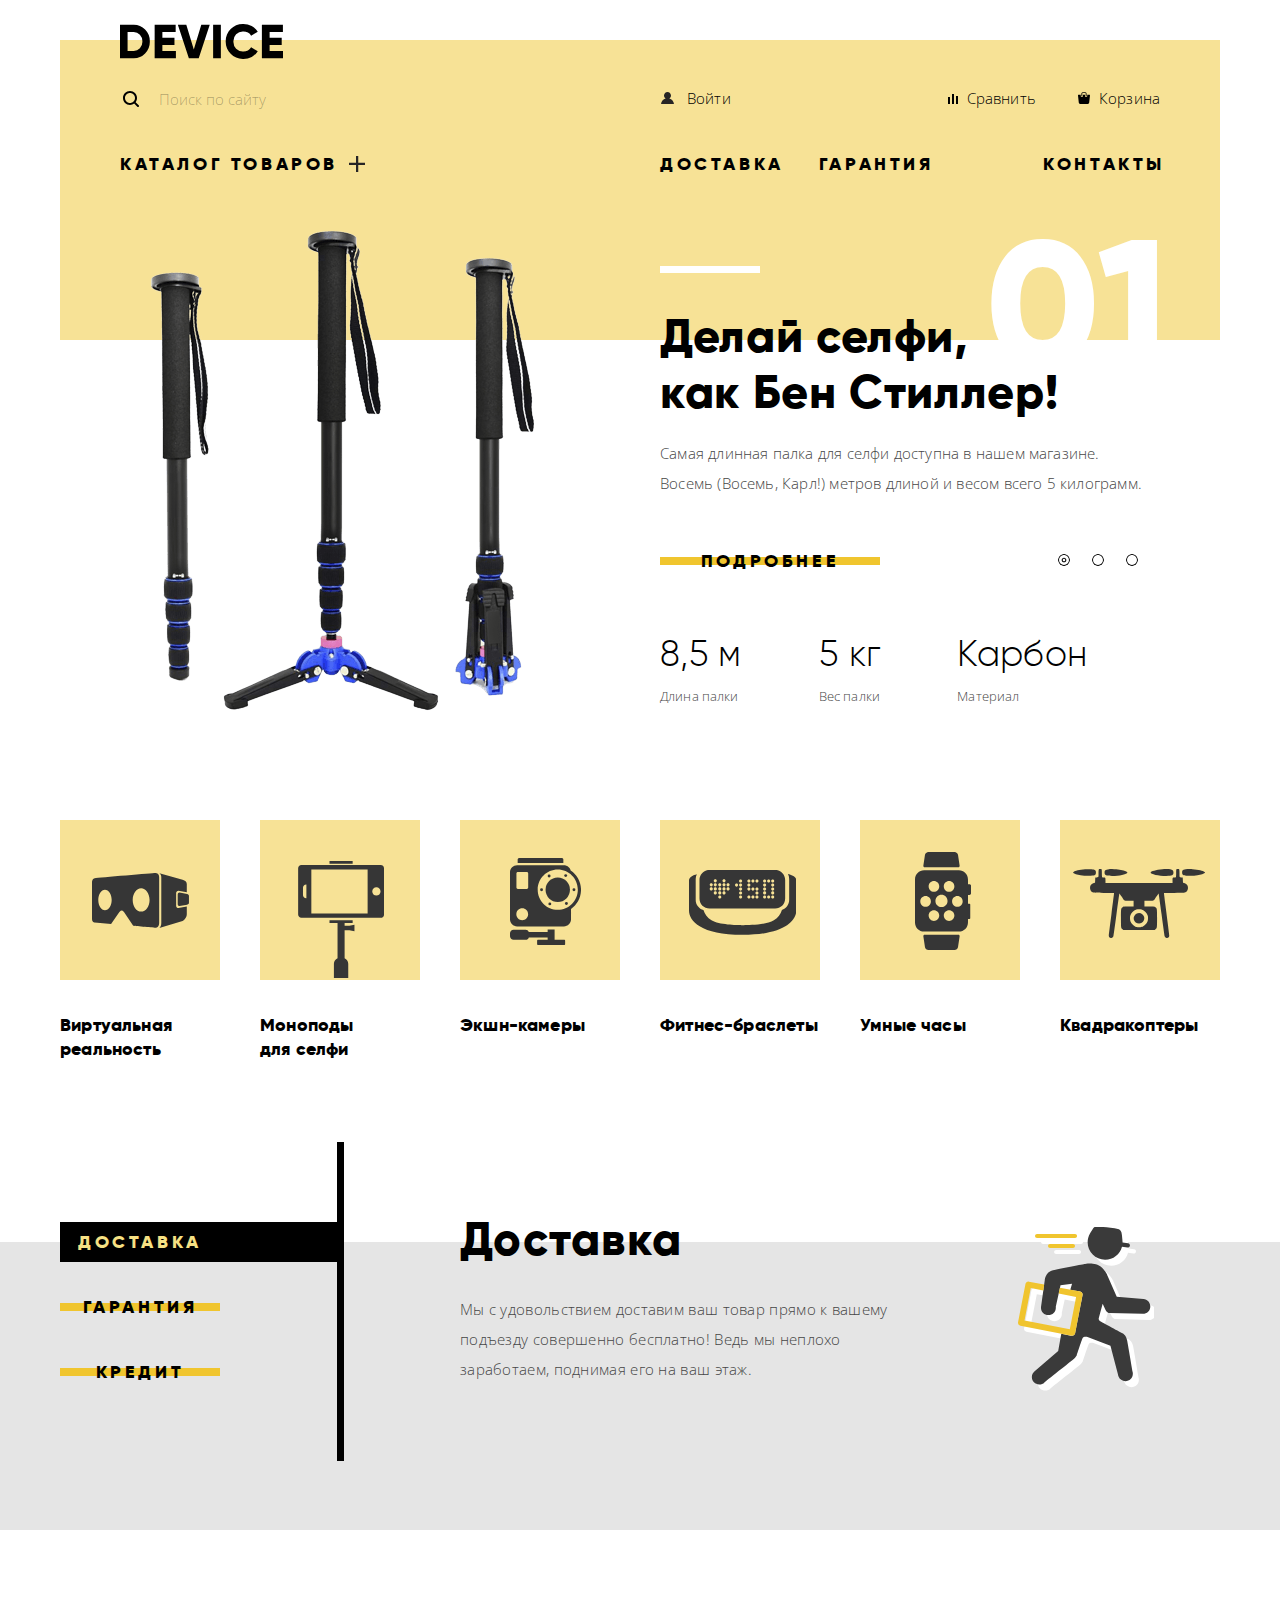
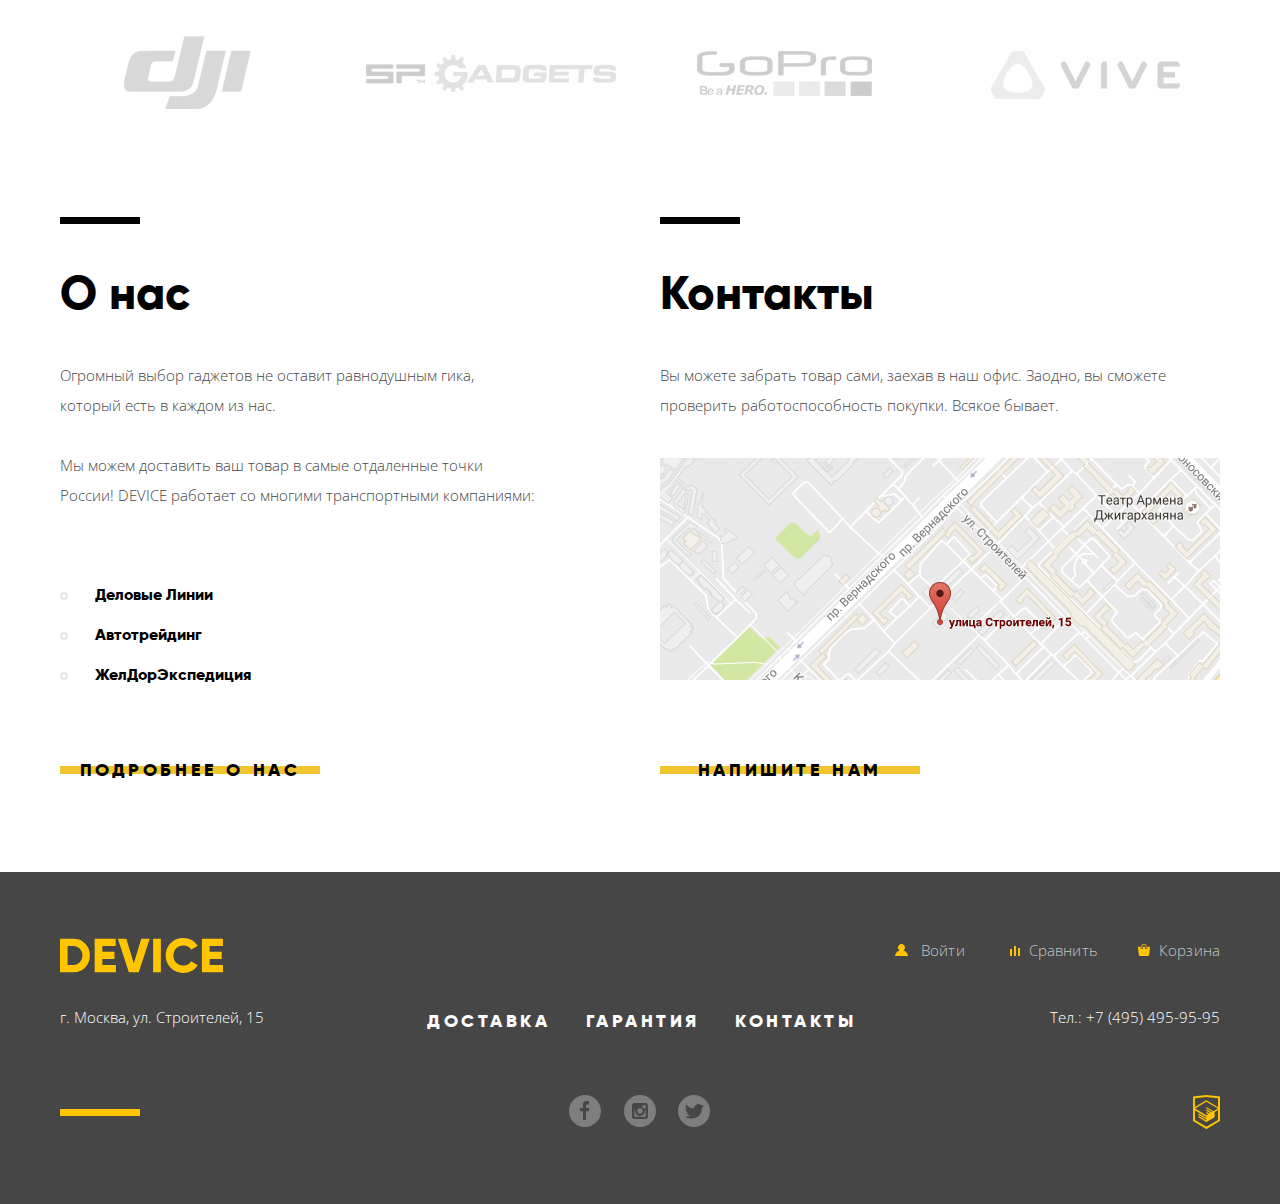
==== commit e5d29259: "Поправки после первой попытки" ====
--- a/index.html
+++ b/index.html
@@ -4,7 +4,7 @@
     <meta charset="utf-8">
     <title>HTML Academy: Device</title>
     <link href="https://fonts.googleapis.com/css?family=Open+Sans:300,400" rel="stylesheet">
-    <link href="css/normalize.css" rel="stylesheet">
+    <link href="css/min-normalize.css" rel="stylesheet">
     <link href="css/min-style.css" rel="stylesheet">
   </head>
   <body>
@@ -15,6 +15,7 @@
         </a>
         <div class="top-navigation">
           <form class="search-form" action="https://echo.htmlacademy.ru" method="post">
+            <label class="visually-hidden" for="search">Поиск по сайту</label>
             <input class="search-input" id="search" name="search" type="text" placeholder="Поиск по сайту">
             <button class="button-find" type="submit">Найти</button>
           </form>
@@ -58,11 +59,6 @@
         <input class="visually-hidden" type="radio" id="slide-1" name="toggle" checked>
         <input class="visually-hidden" type="radio" id="slide-2" name="toggle">
         <input class="visually-hidden" type="radio" id="slide-3" name="toggle">
-        <div class="slider-controls">
-          <label class="slider-control-item slider-control-item-1" for="slide-1" aria-label="Первый слайд"></label>
-          <label class="slider-control-item slider-control-item-2" for="slide-2" aria-label="Второй слайд"></label>
-          <label class="slider-control-item slider-control-item-3" for="slide-3" aria-label="Третий слайд"></label>
-        </div>
         <ul class="slide-list no-marker">
           <li class="slide slide-1">
             <div class="col">
@@ -72,7 +68,14 @@
               <b class="slide-number">01</b>
               <h3>Делай селфи,<br>как Бен Стиллер!</h3>
               <p>Самая длинная палка для селфи доступна в нашем магазине. Восемь (Восемь, Карл!) метров длиной и весом всего 5 килограмм.</p>
-              <a class="button" href="#">Подробнее</a>
+              <div class="buttons-controls">
+                <a class="button" href="#">Подробнее</a>
+                <div class="slider-controls">
+                  <label class="slider-control-item slider-control-item-1" for="slide-1" aria-label="Первый слайд"></label>
+                  <label class="slider-control-item slider-control-item-2" for="slide-2" aria-label="Второй слайд"></label>
+                  <label class="slider-control-item slider-control-item-3" for="slide-3" aria-label="Третий слайд"></label>
+                </div>
+              </div>
               <table>
                 <tr>
                   <td class="item-feature">8,5 м</td>
@@ -95,7 +98,14 @@
               <b class="slide-number">02</b>
               <h3>Худеем<br>правильно!</h3>
               <p>Мотивирующие фитнес-браслеты помогут найти в себе силы не пропускать занятия и соблюдать диету.</p>
-              <a class="button" href="#">Подробнее</a>
+              <div class="buttons-controls">
+                <a class="button" href="#">Подробнее</a>
+                <div class="slider-controls">
+                  <label class="slider-control-item slider-control-item-1" for="slide-1" aria-label="Первый слайд"></label>
+                  <label class="slider-control-item slider-control-item-2" for="slide-2" aria-label="Второй слайд"></label>
+                  <label class="slider-control-item slider-control-item-3" for="slide-3" aria-label="Третий слайд"></label>
+                </div>
+              </div>
               <table>
                 <tr>
                   <td class="item-feature">48 часов</td>
@@ -114,7 +124,14 @@
               <b class="slide-number">03</b>
               <h3 class="slide-title">Порхает как бабочка, жалит как пчела!</h3>
               <p>Этот обычный, на первый взгляд, квадракоптер оснащен мощным лазером, замаскированным под стандартную камеру.</p>
-              <a class="button" href="#">Подробнее</a>
+              <div class="buttons-controls">
+                <a class="button" href="#">Подробнее</a>
+                <div class="slider-controls">
+                  <label class="slider-control-item slider-control-item-1" for="slide-1" aria-label="Первый слайд"></label>
+                  <label class="slider-control-item slider-control-item-2" for="slide-2" aria-label="Второй слайд"></label>
+                  <label class="slider-control-item slider-control-item-3" for="slide-3" aria-label="Третий слайд"></label>
+                </div>
+              </div>
               <table>
                 <tr>
                   <td class="item-feature">800 м</td>
@@ -418,16 +435,16 @@
             <li>Автотрейдинг</li>
             <li>ЖелДорЭкспедиция</li>
           </ul>
-          <a class="button write-us-button" href="write-us.html">Подробнее о нас</a>
+          <a class="button" href="#">Подробнее о нас</a>
         </section>
 
         <section class="contacts">
           <h2>Контакты</h2>
           <p>Вы можете забрать товар сами, заехав в наш офис. Заодно, вы сможете проверить работоспособность покупки. Всякое бывает.</p>
-          <a href="#">
+          <a class="map-button" href="#">
             <img src="img/map.jpg" alt="Адрес: Москва, улица Строителей, 15" width="560" height="222">
           </a>
-          <a class="button map-button" href="map.html">Напишите нам</a>
+          <a class="button write-us-button" href="form.html">Напишите нам</a>
         </section>
       </div>
 
@@ -464,7 +481,8 @@
         <div class="footer-wrapper">
           <ul class="social-buttons no-marker">
             <li>
-              <a href="#" aria-label="Девайс в Фэйсбук">
+              <a href="#">
+                <span class="visually-hidden">Девайс в Фэйсбук</span>
                 <svg width="32px" height="32px">
                   <path fill="#FFFFFF" d="M16,0C7.164,0,0,7.163,0,16s7.164,16,16,16c8.837,0,16-7.164,16-16S24.837,0,16,0z M20.062,9.455h-3.021
                 	v3.444h3.021v3.445h-3.021v8.61h-3.021v-8.61H11v-3.445h3.021V9.455c0-1.902,1.353-3.445,3.021-3.445h3.021V9.455z"/>
@@ -472,7 +490,8 @@
               </a>
             </li>
             <li>
-              <a href="#" aria-label="Девайс в Инстаграм">
+              <a href="#">
+                <span class="visually-hidden">Девайс в Инстаграм</span>
                 <svg width="32px" height="32px">
                   <g>
                   	<path fill="#FFFFFF" d="M20.916,16c0,2.728-2.211,4.938-4.938,4.938S11.039,18.728,11.039,16c0-0.394,0.051-0.773,0.138-1.14
@@ -488,7 +507,8 @@
               </a>
             </li>
             <li>
-              <a href="#" aria-label="Девайс в Твиттер">
+              <a href="#">
+                <span class="visually-hidden">Девайс в Твиттер</span>
                 <svg width="32px" height="32px">
                   <g id="Layer_1">
                   </g>
--- a/css/min-style.css
+++ b/css/min-style.css
@@ -1 +1 @@
-@font-face{font-family:"Gilroy";src:local("Gilroy Light"),url(gilroylight.woff) format("woff"),url(gilroylight.woff2) format("woff2");font-weight:400}@font-face{font-family:"Gilroy";src:local("Gilroy ExtraBold"),url(gilroyextrabold.woff) format("woff"),url(gilroyextrabold.woff2) format("woff2");font-weight:700}body{margin:0;padding:0;font-family:"Open Sans",Arial,sans-serif;font-size:15px;line-height:30px;font-weight:300;color:#464646}img{max-width:100%;height:auto}.visually-hidden:not(:focus):not(:active),input[type="checkbox"].visually-hidden,input[type="radio"].visually-hidden{position:absolute;width:1px;height:1px;margin:-1px;padding:0;border:0;white-space:nowrap;-webkit-clip-path:inset(100%);clip-path:inset(100%);clip:rect(0 0 0 0);overflow:hidden}.container{width:1160px;margin:0 auto}.no-marker{margin:0;padding:0;list-style:none}.no-marker li{margin:0;padding:0}.button{display:block;padding:0;margin:0;padding-top:8px;padding-bottom:8px;width:220px;font-family:"Gilroy",Arial,sans-serif;font-weight:700;font-size:18px;line-height:24px;letter-spacing:3.6px;text-transform:uppercase;text-decoration:none;text-align:center;color:#000;border:none;background:none;background-image:-webkit-linear-gradient(transparent 16px,#f0c52e 16px,#f0c52e 24px,transparent 24px);background-image:-o-linear-gradient(transparent 16px,#f0c52e 16px,#f0c52e 24px,transparent 24px);background-image:linear-gradient(transparent 16px,#f0c52e 16px,#f0c52e 24px,transparent 24px);cursor:pointer}.button:hover,.button:focus{background-image:none;background-color:#f0c52e}.button:active{color:rgba(0,0,0,.3)}.main-header{padding-top:24px;padding-bottom:51px;background-image:-webkit-linear-gradient(transparent 40px,#f7e296 40px);background-image:-o-linear-gradient(transparent 40px,#f7e296 40px);background-image:linear-gradient(transparent 40px,#f7e296 40px)}.main-navigation{width:1040px;margin:0 auto}.main-header-logo{display:block;margin:0;margin-bottom:7px;padding:0}.main-header-logo:hover,.main-header-logo:focus,.site-navigation a:hover,.site-navigation a:focus,.catalog-dropdown-button:hover,.catalog-dropdown-button:focus{opacity:.6}.main-header-logo:active,.site-navigation a:active,.catalog-dropdown-button:active{opacity:.3}.top-navigation{display:-webkit-box;display:-ms-flexbox;display:flex;-ms-flex-wrap:wrap;flex-wrap:wrap;-webkit-box-pack:justify;-ms-flex-pack:justify;justify-content:space-between;margin-bottom:28px}.user-navigation{display:-webkit-box;display:-ms-flexbox;display:flex;-ms-flex-wrap:wrap;flex-wrap:wrap;-webkit-box-pack:justify;-ms-flex-pack:justify;justify-content:space-between;width:500px;padding-top:8px}.search-form{position:relative}.search-input{width:307px;height:30px;-webkit-box-sizing:content-box;box-sizing:content-box;padding:9px 0 10px 39px;font-family:"Open Sans",Arial,sans-serif;font-size:15px;line-height:30px;font-weight:300;color:#000;border:none;background:none;background-image:url(../img/search.svg);background-repeat:no-repeat;background-position:3px 16px}.search-input::-webkit-input-placeholder{color:rgba(0,0,0,.3)}.search-input:-ms-input-placeholder{color:rgba(0,0,0,.3)}.search-input::-ms-input-placeholder{color:rgba(0,0,0,.3)}.search-input::placeholder{color:rgba(0,0,0,.3)}.search-input:hover::-webkit-input-placeholder{color:rgba(0,0,0,.6)}.search-input:hover:-ms-input-placeholder{color:rgba(0,0,0,.6)}.search-input:hover::-ms-input-placeholder{color:rgba(0,0,0,.6)}.search-input:hover::placeholder{color:rgba(0,0,0,.6)}.search-input:focus{padding:9px 0 8px 39px;border-bottom:2px solid #000;outline:none}.button-find{display:none;position:absolute;top:0;right:0;-webkit-transform:translateX(100%);-ms-transform:translateX(100%);transform:translateX(100%);width:85px;height:30px;-webkit-box-sizing:content-box;box-sizing:content-box;padding-top:7px;padding-bottom:8px;font:inherit;line-height:30px;border:2px solid #000;background:none;cursor:pointer}.button-find:hover,.button-find:focus{color:#fff;background-color:#000}.button-find:active{color:rgba(255,255,255,.3);background-color:#000}.search-input:focus + .button-find,.button-find:focus,.button-find:active{display:block}.user-navigation a{position:relative;display:block;padding-left:27px;text-decoration:none;letter-spacing:.15px;color:#000}.user-navigation a:hover,.user-navigation a:focus{color:rgba(0,0,0,.6)}.user-navigation a:hover::before,.user-navigation a:focus::before{opacity:.6}.user-navigation a:active{color:rgba(0,0,0,.3)}.user-navigation a:active::before{opacity:.3}.user-navigation li:nth-last-child(2){margin-left:auto}.user-navigation li:last-child{margin-left:36px}.user-navigation .user-logout{padding-left:0;margin-left:20px;opacity:.3}.user-navigation a::before{content:"";position:absolute;display:inline-block;vertical-align:middle}.user-navigation .user-login::before{left:1px;top:9px;width:13px;height:12px;background-image:url(../img/user.svg)}.user-navigation .user-compare::before{left:8px;top:11px;width:10px;height:10px;background-image:url(../img/compare.svg)}.user-navigation .user-cart::before{left:6px;top:9px;width:12px;height:12px;background-image:url(../img/cart.svg)}.bottom-navigation{position:relative;display:-webkit-box;display:-ms-flexbox;display:flex;-ms-flex-wrap:wrap;flex-wrap:wrap;-webkit-box-pack:justify;-ms-flex-pack:justify;justify-content:space-between}.site-navigation{display:-webkit-box;display:-ms-flexbox;display:flex;-ms-flex-wrap:wrap;flex-wrap:wrap;-webkit-box-pack:justify;-ms-flex-pack:justify;justify-content:space-between;width:500px}.site-navigation li:first-child{margin-right:35px}.site-navigation li:last-child{margin-left:auto;margin-right:-5px}.site-navigation a,.catalog-dropdown-button{display:block;margin:0;padding:0;font-family:"Gilroy",Arial,sans-serif;font-weight:700;font-size:18px;line-height:24px;letter-spacing:3.6px;text-transform:uppercase;text-decoration:none;color:#000}.catalog-dropdown{position:relative;padding-right:30px}.catalog-dropdown-button::after{content:"";position:absolute;right:3px;top:4px;display:inline-block;vertical-align:middle;width:16px;height:16px;background-image:url(../img/plus.png)}.catalog-navigation{visibility:hidden;z-index:100;position:absolute;left:-60px;;display:-webkit-box;;display:-ms-flexbox;;display:flex;width:1040px;padding:45px 60px 50px;background-color:#f7e296}.catalog-navigation a{line-height:36px;text-decoration:none;color:#000}.catalog-navigation a:hover,.catalog-navigation a:focus{opacity:.6}.catalog-navigation a:active{opacity:.3}.catalog-dropdown:hover .catalog-navigation,.catalog-dropdown:focus .catalog-navigation{visibility:visible}.catalog-col:first-of-type{width:240px}.catalog-col:nth-of-type(2){width:200px}.catalog-navigation a{font-family:"Open Sans",Arial,sans-serif;font-weight:300;font-size:15px;line-height:36px;letter-spacing:.15px;text-transform:none}.slider{position:relative;margin-bottom:114px;background-image:-webkit-linear-gradient(#f7e296 113px,transparent 113px);background-image:-o-linear-gradient(#f7e296 113px,transparent 113px);background-image:linear-gradient(#f7e296 113px,transparent 113px)}.slider-controls{position:absolute;right:74px;top:320px}.slider-control-item{position:relative;display:inline-block;vertical-align:middle;z-index:90;width:12px;height:12px;margin-right:2px;padding:8px;border-radius:50%;cursor:pointer}.slider-control-item:last-child{margin-right:0}.slider-control-item::after{content:"";position:absolute;top:8px;left:8px;width:12px;height:12px;border-radius:50%;background:none;background-image:url(../img/slider-button-empty.svg);background-size:12px 12px}#slide-1:checked~.slider-controls .slider-control-item-1::after,#slide-2:checked~.slider-controls .slider-control-item-2::after,#slide-3:checked~.slider-controls .slider-control-item-3::after{background-image:url(../img/slider-button.svg);background-size:12px 12px}.slide{position:relative;display:none;-ms-flex-wrap:wrap;flex-wrap:wrap;-webkit-box-pack:justify;-ms-flex-pack:justify;justify-content:space-between}#slide-1:checked~.slide-list .slide-1{display:-webkit-box;display:-ms-flexbox;display:flex}#slide-2:checked~.slide-list .slide-2{display:-webkit-box;display:-ms-flexbox;display:flex}#slide-3:checked~.slide-list .slide-3{display:-webkit-box;display:-ms-flexbox;display:flex}.col{position:relative;width:560px}.slide-pic{position:absolute;display:block;margin:0 auto;padding:0}.slide-1 .slide-pic{top:0;left:90px}.slide-2 .slide-pic{top:13px;left:117px}.slide-3 .slide-pic{top:68px;left:31px}.slide-number{position:absolute;right:48px;top:-11px;z-index:5;font-family:"Gilroy",Arial,sans-serif;font-weight:700;font-size:180px;line-height:180px;letter-spacing:1.8px;color:#fff}.slide h3{position:relative;z-index:90;margin:0;margin-bottom:18px;padding:0;font-family:"Gilroy",Arial,sans-serif;font-weight:700;font-size:47px;line-height:56px;letter-spacing:.65px;color:#000}.slide h3::before{content:"";display:block;width:100px;height:7px;margin-top:39px;margin-bottom:35px;background-color:#fff}.slide p{width:490px;margin:0;padding:0;margin-bottom:43px;letter-spacing:.19px}.slide .button{margin-bottom:49px}.slide table{border:none;border-collapse:collapse}.item-feature{margin:0;padding:0;padding-right:77px;padding-bottom:8px;font-family:"Gilroy",Arial,sans-serif;font-weight:300;font-size:36px;line-height:48px;letter-spacing:.36px;color:#000}.item-feature-description{margin:0;padding:0;font-size:13px;line-height:20px;letter-spacing:.13px}.popular-list{display:-webkit-box;display:-ms-flexbox;display:flex;-ms-flex-wrap:wrap;flex-wrap:wrap}.popular-list li{width:160px;margin-right:40px;margin-bottom:81px}.popular-list li:nth-child(6){margin-right:0}.popular-card{display:-webkit-box;display:-ms-flexbox;display:flex;-ms-flex-wrap:wrap;flex-wrap:wrap;width:160px;height:160px;margin-bottom:33px;background-color:#f7e296}.popular-item svg{margin:auto}.popular-selfie{-webkit-transform:translate(1px,19px);-ms-transform:translate(1px,19px);transform:translate(1px,19px)}.popular-camera{-webkit-transform:translate(5px,1px);-ms-transform:translate(5px,1px);transform:translate(5px,1px)}.popular-fit{-webkit-transform:translate(2px,2px);-ms-transform:translate(2px,2px);transform:translate(2px,2px)}.popular-clock{-webkit-transform:translate(3px,1px);-ms-transform:translate(3px,1px);transform:translate(3px,1px)}.popular-quadro{-webkit-transform:translate(-1px,3px);-ms-transform:translate(-1px,3px);transform:translate(-1px,3px)}.popular-list a{display:block;margin:0;padding:0;font-family:"Gilroy",Arial,sans-serif;font-weight:700;font-size:18px;line-height:24px;letter-spacing:.18px;text-decoration:none;color:#000}.popular-item:nth-child(2) a{width:100px}.popular-item:hover .popular-card,.popular-item:focus .popular-card,.popular-item:active .popular-card{background-color:#f0c52e}.popular-item:active a{color:rgba(0,0,0,.3)}.popular-item:active svg{opacity:.3}.services-delivery,.services-warranity,.services-credit{display:none}#service-1:checked~.services-list .services-delivery{display:block}#service-2:checked~.services-list .services-warranity{display:block}#service-3:checked~.services-list .services-credit{display:block}.services-control-item{position:relative;z-index:150;width:160px;margin-bottom:25px}.services-control-item:last-child{margin-bottom:0}.services-controls{position:relative;padding-top:80px}.services-controls:after{content:"";position:absolute;top:0;right:-4px;height:319px;width:7px;background-color:#000}#service-1:checked~.services-controls .services-control-item-1,#service-2:checked~.services-controls .services-control-item-2,#service-3:checked~.services-controls .services-control-item-3{padding-right:120px;color:#f7e184;background-image:none;background-color:#000}.services{margin-bottom:94px;background-image:-webkit-linear-gradient(transparent 100px,#e5e5e5 100px);background-image:-o-linear-gradient(transparent 100px,#e5e5e5 100px);background-image:linear-gradient(transparent 100px,#e5e5e5 100px)}.services-wrapper{display:-webkit-box;display:-ms-flexbox;display:flex;padding-bottom:69px}.services-list li{width:445px;padding:73px 300px 77px 120px}.services-delivery{background-image:url(../img/delivery.svg);background-repeat:no-repeat;background-position:678px 85px}.services-warranity{background-image:url(../img/warranty.svg);background-repeat:no-repeat;background-position:663px 62px}.services-credit{background-image:url(../img/credit.svg);background-repeat:no-repeat;background-position:654px 61px}.services h3{margin:0;margin-bottom:31px;padding:0;font-family:"Gilroy",Arial,sans-serif;font-weight:700;font-size:47px;letter-spacing:1.3px;line-height:48px;color:#000}.services p{margin:0;padding:0;letter-spacing:.3px}.logo-list{display:-webkit-box;display:-ms-flexbox;display:flex;-ms-flex-wrap:wrap;flex-wrap:wrap;-webkit-box-pack:justify;-ms-flex-pack:justify;justify-content:space-between;margin-bottom:93px}.logo-list a{display:block;width:260px;height:100px;margin:0;padding:0}.logo-list .logo-dji{background-image:url(../img/partner-1-grey.jpg)}.logo-list .logo-dji:hover{background-image:url(../img/partner-1.jpg)}.logo-list .logo-sp{background-image:url(../img/partner-2-grey.jpg)}.logo-list .logo-sp:hover{background-image:url(../img/partner-2.jpg)}.logo-list .logo-gopro{background-image:url(../img/partner-3-grey.jpg)}.logo-list .logo-gopro:hover{background-image:url(../img/partner-3.jpg)}.logo-list .logo-vive{background-image:url(../img/partner-4-grey.jpg)}.logo-list .logo-vive:hover{background-image:url(../img/partner-4.jpg)}.about-contacts{display:-webkit-box;display:-ms-flexbox;display:flex;-ms-flex-wrap:wrap;flex-wrap:wrap;-webkit-box-pack:justify;-ms-flex-pack:justify;justify-content:space-between;margin-bottom:82px}.about-us,.contacts{display:-webkit-box;display:-ms-flexbox;display:flex;-ms-flex-wrap:wrap;flex-wrap:wrap;-webkit-box-orient:vertical;-webkit-box-direction:normal;-ms-flex-direction:column;flex-direction:column;-webkit-box-pack:justify;-ms-flex-pack:justify;justify-content:space-between;min-height:573px}.about-us{width:475px}.contacts{width:520px}.about-us h2,.contacts h2{padding:0;margin:0;margin-bottom:43px;font-family:"Gilroy",Arial,sans-serif;font-weight:700;font-size:47px;line-height:48px;color:#000}.about-us p{margin:0;padding:0;margin-bottom:30px}.delivery-company{margin:0;padding:0;margin-top:35px}.delivery-company li{position:relative;margin:0;padding:0;padding-left:35px;font-family:"Gilroy",Arial,sans-serif;font-weight:700;font-size:16px;line-height:40px;color:#000}.delivery-company li::before{content:"";position:absolute;top:17px;left:0;width:4px;height:4px;border-radius:50%;border:2px solid #e6e6e6}.about-us .button,.contacts .button{margin-top:auto}.contacts p{width:520px;margin:0;margin-bottom:30px;padding:0}.contacts a{display:block;margin-top:8px}.about-us h2::before,.contacts h2::before{content:"";display:block;margin-bottom:45px;width:80px;height:7px;background-color:#000}.about-us .button,.contacts .button{width:260px}.main-title{margin:0;margin-top:36px;margin-bottom:24px;padding-left:60px;font-family:"Gilroy",Arial,sans-serif;font-weight:700;font-size:47px;line-height:48px;letter-spacing:.68px;color:#000}.breadcrumbs{display:-webkit-box;display:-ms-flexbox;display:flex;-ms-flex-wrap:wrap;flex-wrap:wrap;margin:0;margin-bottom:46px;padding-left:60px}.breadcrumbs li{display:-webkit-box;display:-ms-flexbox;display:flex;-webkit-box-align:center;-ms-flex-align:center;align-items:center;padding-right:18px}.breadcrumbs li:nth-of-type(2){padding-right:17px}.breadcrumbs a,.breadcrumbs-current{display:block;margin:0;padding:0;padding-right:16px;font-size:14px;line-height:24px;letter-spacing:.14px;opacity:.3;text-decoration:none;color:#000}.breadcrumbs a:hover,.breadcrumbs a:focus{opacity:.6}.breadcrumbs a:active{opacity:.1}.breadcrumbs a:nth-of-type(2){padding-right:18px}.breadcrumbs li::after{content:"";display:inline-block;vertical-align:middle;width:4px;height:7px;background-image:url(../img/nav-arrow.svg)}.breadcrumbs li:last-child::after{display:none}.catalog-top{background:-webkit-gradient(linear,left top,right top,color-stop(50%,#dbdbdb),color-stop(50%,#ebebeb),color-stop(50%,#ebebeb));background:-webkit-linear-gradient(left,#dbdbdb 50%,#ebebeb 50%,#ebebeb 50%);background:-o-linear-gradient(left,#dbdbdb 50%,#ebebeb 50%,#ebebeb 50%);background:linear-gradient(to right,#dbdbdb 50%,#ebebeb 50%,#ebebeb 50%)}.catalog-bottom{background:-webkit-gradient(linear,left top,right top,color-stop(50%,#ebebeb),color-stop(50%,#fff),color-stop(50%,#fff));background:-webkit-linear-gradient(left,#ebebeb 50%,#fff 50%,#fff 50%);background:-o-linear-gradient(left,#ebebeb 50%,#fff 50%,#fff 50%);background:linear-gradient(to right,#ebebeb 50%,#fff 50%,#fff 50%)}.catalog-top .filter{padding-top:23px;padding-bottom:22px}.catalog-top .sort{padding-top:23px;padding-bottom:22px;background-color:#ebebeb}.catalog-bottom .items{background-color:#fff}.catalog-top .container,.catalog-bottom .container{display:-webkit-box;display:-ms-flexbox;display:flex;-ms-flex-wrap:wrap;flex-wrap:wrap}.filter{-webkit-box-sizing:border-box;box-sizing:border-box;width:328px;padding-left:60px}.sort{-webkit-box-sizing:border-box;box-sizing:border-box;display:-webkit-box;display:-ms-flexbox;display:flex;-webkit-box-pack:justify;-ms-flex-pack:justify;justify-content:space-between;-ms-flex-wrap:wrap;flex-wrap:wrap;-webkit-box-align:center;-ms-flex-align:center;align-items:center;width:832px;padding-left:72px}.sort ul{display:-webkit-box;display:-ms-flexbox;display:flex;-webkit-box-pack:justify;-ms-flex-pack:justify;justify-content:space-between;-ms-flex-wrap:wrap;flex-wrap:wrap}.sort ul:first-of-type{width:286px;margin-right:auto}.sort ul:nth-of-type(2){width:41px}.button-sort{display:block;margin:0;padding:0;font-size:14px;line-height:18px;font-weight:400;text-decoration:none;color:#000;opacity:.3}.button-sort:hover,.button-sort:active{opacity:.6}.button-sort:active,.current-sort{opacity:1}.items{-webkit-box-sizing:border-box;box-sizing:border-box;width:832px;padding:69px 0 77px 72px}.items-list,.pagination-list{display:-webkit-box;display:-ms-flexbox;display:flex;-ms-flex-wrap:wrap;flex-wrap:wrap;-webkit-box-pack:justify;-ms-flex-pack:justify;justify-content:space-between}.filter h2,.sort h2{margin:0;font-family:"Gilroy",Arial,sans-serif;font-weight:700;text-transform:uppercase;letter-spacing:4px;font-size:16px;line-height:24px;color:#000}.sort h2{margin-right:49px}.catalog-bottom .filter{padding-top:70px}.filter-fieldset{width:200px;margin:0;padding:0;padding-bottom:31px;border:none}.filter-fieldset:nth-child(1){padding-bottom:26px}.filter-fieldset legend{margin-bottom:18px;padding:0;font-family:"Gilroy",Arial,sans-serif;font-weight:700;font-size:18px;line-height:24px;letter-spacing:.18px;color:#000}.filter-fieldset legend::before{content:"";display:block;width:200px;height:2px;margin-bottom:10px;background-color:#000}.range-filter{margin-top:18px}.range-controls{position:relative;padding-bottom:5px}.range-controls .scale{width:100%;height:2px;background-color:#dbdbdb}.range-controls .bar{width:58%;height:2px;background-color:#91c92f}.range-controls .toggle{position:absolute;top:-10px;left:0;width:20px;height:22px;padding:0;background-image:url(../img/filter-button.svg);cursor:pointer}.range-controls .toggle-min{left:-6px}.range-controls .toggle-max{left:107px}.price-controls{font-size:0}.price-controls label{display:inline-block;vertical-align:middle;width:75px;margin-right:14px;font-size:14px;font-family:"Gilroy",Arial,sans-serif;font-weight:300;color:rgba(0,0,0,.2);cursor:pointer}.price-controls label:nth-child(2){margin-right:0;width:90px}.price-controls input{width:50px;font-family:"Gilroy",Arial,sans-serif;font-weight:300;font-size:14px;color:rgba(0,0,0,.2);border:none;background:transparent}.filter-option label{position:relative;margin:0;padding:0;padding-left:38px;font-size:14px;line-height:40px;color:#000;cursor:pointer}.filter-input-checkbox + label::before,.filter-input-radio + label::before{content:"";position:absolute;display:block;background-repeat:no-repeat}.filter-input-checkbox + label::before{left:-1px;top:-2px;width:27px;height:23px;background-image:url(../img/checkbox-off.svg)}.filter-input-checkbox:checked + label::before{background-image:url(../img/checkbox-on.svg)}.filter-input-radio + label::before{left:-2px;top:-3px;width:25px;height:25px;background-image:url(../img/radio-off.svg)}.filter-input-radio:checked + label::before{background-image:url(../img/radio-on.svg)}.filter-input-checkbox:hover + label::before,.filter-input-checkbox:focus + label::before,.filter-input-radio:hover + label::before,.filter-input-radio:focus + label::before{opacity:.6}.filter-input-checkbox:active + label::before,.filter-input-radio:active + label::before{opacity:1}.filter-input-checkbox:disabled + label::before,.filter-input-radio:disabled + label::before{opacity:.25}.filter .button{width:200px;margin-left:-2px}.items-list .item-card{position:relative;width:360px;margin-bottom:46px}.items-list .item-card:nth-last-child(1),.items-list .item-card:nth-last-child(2){margin-bottom:34px}.item-pic{margin-bottom:33px}.item-pic img{display:block;margin:0;padding:0}.item-buttons{position:absolute;top:0;left:0;display:none;-webkit-box-sizing:border-box;box-sizing:border-box;padding:174px 80px;width:360px;height:380px;text-align:center;background-color:rgba(255,255,255,.7)}.item-pic:hover .item-buttons{display:block}.item-buttons .button{width:200px;margin-bottom:4px}.button-compare{font-size:13px;line-height:36px;letter-spacing:.13px;opacity:.5;border:none;background:none;cursor:pointer}.button-compare:hover,.button-compare:focus{opacity:1}.button-compare:active{opacity:.2}.item-info{display:-webkit-box;display:-ms-flexbox;display:flex;-webkit-box-pack:justify;-ms-flex-pack:justify;justify-content:space-between}.item-info h3{width:260px;margin:0;padding:0}.item-card:nth-of-type(2) h3{width:200px}.item-name a{display:block;margin:0;padding:0;font-family:"Gilroy",Arial,sans-serif;font-weight:700;font-size:18px;line-height:24px;letter-spacing:.2px;text-decoration:none;color:#000}.item-price{margin:0;padding:0;padding-top:1px;font-family:"Gilroy",Arial,sans-serif;font-weight:400;font-size:16px;line-height:24px;letter-spacing:.16px}.item-new::before{content:"";position:absolute;right:27px;top:29px;width:56px;height:56px;border:2px solid rgba(0,0,0,.1);border-radius:50%}.item-new::after{content:"New";position:absolute;top:48px;right:40px;font-family:"Gilroy",Arial,sans-serif;font-weight:700;font-size:14px;line-height:24px;text-transform:uppercase;color:rgba(0,0,0,.2)}.pagination-list{background-color:#ebebeb}.pagination-item a{display:block;font-family:"Gilroy",Arial,sans-serif;font-weight:700;font-size:16px;line-height:24px;text-decoration:none;text-transform:uppercase;letter-spacing:3.2px;color:#000;opacity:.3}.pagination-back a{margin-right:14px;padding:24px 29px 22px 30px}.pagination-forward a{padding:24px 27px 22px 32px}.pagination-back a:hover,.pagination-back a:focus,.pagination-forward a:hover,.pagination-forward a:focus{background-color:#d9d9d9}.pagination-back a:active,.pagination-forward a:active{background-color:#d9d9d9;color:rgba(0,0,0,.3)}.pagination-numbers ul{display:-webkit-box;display:-ms-flexbox;display:flex;-ms-flex-wrap:wrap;flex-wrap:wrap;max-width:440px}.pagination-numbers .pagination-item{padding:25px 14px 21px}.pagination-back a,.pagination-forward a,.pagination-item-current a{opacity:1}footer{background-color:#464646;padding-top:66px;padding-bottom:66px}.footer-wrapper{display:-webkit-box;display:-ms-flexbox;display:flex;-ms-flex-wrap:wrap;flex-wrap:wrap;-webkit-box-pack:justify;-ms-flex-pack:justify;justify-content:space-between;-webkit-box-align:start;-ms-flex-align:start;align-items:flex-start;margin-bottom:27px}.footer-wrapper:nth-of-type(2){margin-bottom:62px}.footer-wrapper:last-of-type{margin-bottom:0}.main-footer-logo{margin-right:100px}.main-footer-logo svg{fill:#ffc600}.main-footer-logo:hover,.main-footer-logo:focus{opacity:.6}.main-footer-logo:active{opacity:.3}.footer-user-navigation{display:-webkit-box;display:-ms-flexbox;display:flex;-webkit-box-pack:justify;-ms-flex-pack:justify;justify-content:space-between;-ms-flex-wrap:wrap;flex-wrap:wrap;max-width:500px;margin:0;margin-top:-3px;padding:0}.footer-user-navigation a{position:relative;display:block;margin:0;padding:0;padding-left:27px;text-decoration:none;letter-spacing:.15px;color:rgba(255,255,255,.7)}.footer-user-navigation a:hover,.footer-user-navigation a:focus{color:#fff}.footer-user-navigation a:hover::before,.footer-user-navigation a:focus::before{opacity:.6}.footer-user-navigation a:active{color:rgba(255,255,255,.3)}.footer-user-navigation a:active::before{opacity:.3}.footer-user-navigation .user-logout{margin-left:20px;padding-left:0;color:rgba(255,255,255,.3)}.footer-user-navigation .user-compare{margin-left:37px}.footer-user-navigation .user-cart{margin-left:34px}.footer-user-navigation a::before{content:"";position:absolute;left:0;top:0;display:inline-block;vertical-align:middle}.footer-user-navigation .user-login::before{top:9px;left:1px;width:13px;height:12px;background-image:url(../img/user-yellow.svg)}.footer-user-navigation .user-compare::before{top:11px;left:8px;width:10px;height:10px;background-image:url(../img/compare-yellow.svg)}.footer-user-navigation .user-cart::before{top:9px;left:6px;width:12px;height:12px;background-image:url(../img/cart-yellow.svg)}.footer-site-navigation{display:-webkit-box;display:-ms-flexbox;display:flex;-webkit-box-pack:justify;-ms-flex-pack:justify;justify-content:space-between;-ms-flex-wrap:wrap;flex-wrap:wrap;width:429px}.footer-info{margin:0;margin-top:-7px;padding:0;width:260px}.footer-info:nth-of-type(1){margin-right:107px}.footer-info:nth-of-type(2){text-align:right;margin-left:auto}.footer-site-navigation a{display:block;margin:0;padding:0;font-family:"Gilroy",Arial,sans-serif;font-weight:700;font-size:18px;line-height:24px;letter-spacing:2px;text-transform:uppercase;text-decoration:none;letter-spacing:3.5px;color:#fff}.footer-site-navigation a:hover,.footer-site-navigation a:focus{opacity:.6}.footer-site-navigation a:active{opacity:.3}.social-buttons{position:relative;display:-webkit-box;display:-ms-flexbox;display:flex;-webkit-box-pack:justify;-ms-flex-pack:justify;justify-content:space-between;-ms-flex-wrap:wrap;flex-wrap:wrap;width:141px;margin-left:509px}.social-buttons::before{content:"";position:absolute;display:block;top:14px;left:-509px;width:80px;height:7px;background-color:#ffc600}.social-buttons a{opacity:.3}.social-buttons a:hover,.social-buttons a:focus{opacity:.6}.social-buttons a:active{opacity:.1}.footer-info{font-size:15px;line-height:30px;color:#fff}.copyright svg{fill:#ffc600}.copyright:hover,.copyright:focus{opacity:.6}.copyright:active{opacity:.3}.modal{position:fixed;top:50%;left:50%;z-index:1000;-webkit-transform:translate(-50%,-55%);-ms-transform:translate(-50%,-55%);transform:translate(-50%,-55%);-webkit-box-shadow:0 10px 20px 0 rgba(0,0,0,.2);box-shadow:0 10px 20px 0 rgba(0,0,0,.2)}.close-button{position:absolute;top:22px;right:22px;z-index:1001;margin:0;padding:0;border:none;background:none;opacity:.5;cursor:pointer}.close-button:hover,.close-button:focus{opacity:1}.close-button:active{opacity:.3}.modal-map{display:none;width:960px;height:559px;-webkit-box-shadow:0 20px 20px 0 rgba(0,0,0,.2);box-shadow:0 20px 20px 0 rgba(0,0,0,.2);background-image:url(../img/map-big.jpg)}.modal-write-us{display:none;width:760px;padding:93px 100px 78px;background-color:#fff}.write-us-block{margin:0}.write-us-form{display:-webkit-box;display:-ms-flexbox;display:flex;-ms-flex-wrap:wrap;flex-wrap:wrap;-webkit-box-pack:justify;-ms-flex-pack:justify;justify-content:space-between}.write-us-form label{display:block;margin-bottom:7px;font-family:"Gilroy",Arial,sans-serif;font-weight:700;font-size:18px;line-height:24px}.write-us-form input,.write-us-form textarea{-webkit-box-sizing:border-box;box-sizing:border-box;padding:16px 20px;font-family:inherit;font-weight:400;font-size:14px;line-height:18px;background-color:#f2f2f2;border:none}.write-us-form input::-webkit-input-placeholder,.write-us-form textarea::-webkit-input-placeholder{color:rgba(0,0,0,.4)}.write-us-form input:-ms-input-placeholder,.write-us-form textarea:-ms-input-placeholder{color:rgba(0,0,0,.4)}.write-us-form input::-ms-input-placeholder,.write-us-form textarea::-ms-input-placeholder{color:rgba(0,0,0,.4)}.write-us-form input::placeholder,.write-us-form textarea::placeholder{color:rgba(0,0,0,.4)}.write-us-form input{width:360px;margin-bottom:33px}.write-us-form textarea{width:760px;min-height:156px;margin-bottom:33px;resize:none}.write-us-form input:hover,.write-us-form textarea:hover{background-color:#eaeaea}.write-us-form input:focus,.write-us-form textarea:focus{padding:13px 17px;border:3px solid #f7e296;background-color:transparent;outline:none}.write-us-form input:focus::-webkit-input-placeholder,.write-us-form textarea:focus::-webkit-input-placeholder{color:#000}.write-us-form input:focus:-ms-input-placeholder,.write-us-form textarea:focus:-ms-input-placeholder{color:#000}.write-us-form input:focus::-ms-input-placeholder,.write-us-form textarea:focus::-ms-input-placeholder{color:#000}.write-us-form input:focus::placeholder,.write-us-form textarea:focus::placeholder{color:#000}.write-us-form .button{width:200px}@-webkit-keyframes modal-move{0%{-webkit-transform:translate(-50%,-2000px);transform:translate(-50%,-2000px)}70%{-webkit-transform:translate(-50%,-50%);transform:translate(-50%,-50%)}100%{-webkit-transform:translate(-50%,-55%);transform:translate(-50%,-55%)}}@keyframes modal-move{0%{-webkit-transform:translate(-50%,-2000px);transform:translate(-50%,-2000px)}70%{-webkit-transform:translate(-50%,-50%);transform:translate(-50%,-50%)}100%{-webkit-transform:translate(-50%,-55%);transform:translate(-50%,-55%)}}@-webkit-keyframes shake{0%,100%{-webkit-transform:translate(-50%,-55%);transform:translate(-50%,-55%)}10%,30%,50%,70%,90%{-webkit-transform:translate(-47%,-55%);transform:translate(-47%,-55%)}20%,40%,60%,80%{-webkit-transform:translate(-53%,-55%);transform:translate(-53%,-55%)}}@keyframes shake{0%,100%{-webkit-transform:translate(-50%,-55%);transform:translate(-50%,-55%)}10%,30%,50%,70%,90%{-webkit-transform:translate(-47%,-55%);transform:translate(-47%,-55%)}20%,40%,60%,80%{-webkit-transform:translate(-53%,-55%);transform:translate(-53%,-55%)}}.modal-show{display:block;-webkit-animation:modal-move 0.6s;animation:modal-move 0.6s}.modal-error{-webkit-animation:shake 0.6s;animation:shake 0.6s}
+@font-face{font-family:"Gilroy";src:local("Gilroy Light"),url(../fonts/gilroylight.woff) format("woff"),url(../fonts/gilroylight.woff2) format("woff2");font-weight:400}@font-face{font-family:"Gilroy";src:local("Gilroy ExtraBold"),url(../fonts/gilroyextrabold.woff) format("woff"),url(../fonts/gilroyextrabold.woff2) format("woff2");font-weight:700}body{margin:0;padding:0;font-family:"Open Sans",Arial,sans-serif;font-size:15px;line-height:30px;font-weight:300;color:#464646}img{max-width:100%;height:auto}.visually-hidden:not(:focus):not(:active),input[type="checkbox"].visually-hidden,input[type="radio"].visually-hidden{position:absolute;width:1px;height:1px;margin:-1px;padding:0;border:0;white-space:nowrap;-webkit-clip-path:inset(100%);clip-path:inset(100%);clip:rect(0 0 0 0);overflow:hidden}.container{width:1160px;margin:0 auto}.no-marker{margin:0;padding:0;list-style:none}.no-marker li{margin:0;padding:0}.button{display:block;padding:0;margin:0;padding-top:8px;padding-bottom:8px;width:220px;font-family:"Gilroy",Arial,sans-serif;font-weight:700;font-size:18px;line-height:24px;letter-spacing:3.6px;text-transform:uppercase;text-decoration:none;text-align:center;color:#000;border:none;background:none;background-image:-webkit-linear-gradient(transparent 16px,#f0c52e 16px,#f0c52e 24px,transparent 24px);background-image:-o-linear-gradient(transparent 16px,#f0c52e 16px,#f0c52e 24px,transparent 24px);background-image:linear-gradient(transparent 16px,#f0c52e 16px,#f0c52e 24px,transparent 24px);cursor:pointer}.button:hover,.button:focus{background-image:none;background-color:#f0c52e}.button:active{color:rgba(0,0,0,.3)}.main-header{padding-top:24px;padding-bottom:51px;background-image:-webkit-linear-gradient(transparent 40px,#f7e296 40px);background-image:-o-linear-gradient(transparent 40px,#f7e296 40px);background-image:linear-gradient(transparent 40px,#f7e296 40px)}.main-navigation{width:1040px;margin:0 auto}.main-header-logo{display:block;margin:0;margin-bottom:7px;padding:0}.main-header-logo:hover,.main-header-logo:focus,.site-navigation a:hover,.site-navigation a:focus,.catalog-dropdown-button:hover,.catalog-dropdown-button:focus{opacity:.6}.main-header-logo:active,.site-navigation a:active,.catalog-dropdown-button:active{opacity:.3}.top-navigation{display:-webkit-box;display:-ms-flexbox;display:flex;-ms-flex-wrap:wrap;flex-wrap:wrap;-webkit-box-pack:justify;-ms-flex-pack:justify;justify-content:space-between;margin-bottom:28px}.user-navigation{display:-webkit-box;display:-ms-flexbox;display:flex;-ms-flex-wrap:wrap;flex-wrap:wrap;-webkit-box-pack:justify;-ms-flex-pack:justify;justify-content:space-between;width:500px;padding-top:8px}.search-form{position:relative}.search-input{width:307px;height:30px;-webkit-box-sizing:content-box;box-sizing:content-box;padding:9px 0 10px 39px;font-family:"Open Sans",Arial,sans-serif;font-size:15px;line-height:30px;font-weight:300;color:#000;border:none;background:none;background-image:url(../img/search.svg);background-repeat:no-repeat;background-position:3px 16px}.search-input::-webkit-input-placeholder{color:rgba(0,0,0,.3)}.search-input:-ms-input-placeholder{color:rgba(0,0,0,.3)}.search-input::-ms-input-placeholder{color:rgba(0,0,0,.3)}.search-input::placeholder{color:rgba(0,0,0,.3)}.search-input:hover::-webkit-input-placeholder{color:rgba(0,0,0,.6)}.search-input:hover:-ms-input-placeholder{color:rgba(0,0,0,.6)}.search-input:hover::-ms-input-placeholder{color:rgba(0,0,0,.6)}.search-input:hover::placeholder{color:rgba(0,0,0,.6)}.search-input:focus{padding:9px 0 8px 39px;border-bottom:2px solid #000;outline:none}.button-find{display:none;position:absolute;top:0;right:0;-webkit-transform:translateX(100%);-ms-transform:translateX(100%);transform:translateX(100%);width:85px;height:30px;-webkit-box-sizing:content-box;box-sizing:content-box;padding-top:7px;padding-bottom:8px;font:inherit;line-height:30px;border:2px solid #000;background:none;cursor:pointer}.button-find:hover,.button-find:focus{color:#fff;background-color:#000}.button-find:active{color:rgba(255,255,255,.3);background-color:#000}.search-input:focus + .button-find,.button-find:focus,.button-find:active{display:block}.user-navigation a{position:relative;display:block;padding-left:27px;text-decoration:none;letter-spacing:.15px;color:#000}.user-navigation a:hover,.user-navigation a:focus{color:rgba(0,0,0,.6)}.user-navigation a:hover::before,.user-navigation a:focus::before{opacity:.6}.user-navigation a:active{color:rgba(0,0,0,.3)}.user-navigation a:active::before{opacity:.3}.user-navigation li:nth-last-child(2){margin-left:auto}.user-navigation li:last-child{margin-left:36px}.user-navigation .user-logout{padding-left:0;margin-left:20px;opacity:.3}.user-navigation a::before{content:"";position:absolute;display:inline-block;vertical-align:middle}.user-navigation .user-login::before{left:1px;top:9px;width:13px;height:12px;background-image:url(../img/user.svg)}.user-navigation .user-compare::before{left:8px;top:11px;width:10px;height:10px;background-image:url(../img/compare.svg)}.user-navigation .user-cart::before{left:6px;top:9px;width:12px;height:12px;background-image:url(../img/cart.svg)}.bottom-navigation{position:relative;display:-webkit-box;display:-ms-flexbox;display:flex;-ms-flex-wrap:wrap;flex-wrap:wrap;-webkit-box-pack:justify;-ms-flex-pack:justify;justify-content:space-between}.site-navigation{display:-webkit-box;display:-ms-flexbox;display:flex;-ms-flex-wrap:wrap;flex-wrap:wrap;-webkit-box-pack:justify;-ms-flex-pack:justify;justify-content:space-between;width:500px}.site-navigation li:first-child{margin-right:35px}.site-navigation li:last-child{margin-left:auto;margin-right:-5px}.site-navigation a,.catalog-dropdown-button{display:block;margin:0;padding:0;font-family:"Gilroy",Arial,sans-serif;font-weight:700;font-size:18px;line-height:24px;letter-spacing:3.6px;text-transform:uppercase;text-decoration:none;color:#000}.catalog-dropdown{position:relative;padding-right:30px}.catalog-dropdown-button::after{content:"";position:absolute;right:3px;top:4px;display:inline-block;vertical-align:middle;width:16px;height:16px;background-image:url(../img/plus.png)}.catalog-navigation{visibility:hidden;z-index:100;position:absolute;left:-60px;;display:-webkit-box;;display:-ms-flexbox;;display:flex;width:1040px;padding:45px 60px 50px;background-color:#f7e296}.catalog-navigation a{line-height:36px;text-decoration:none;color:#000}.catalog-navigation a:hover,.catalog-navigation a:focus{opacity:.6}.catalog-navigation a:active{opacity:.3}.catalog-dropdown:hover .catalog-navigation,.catalog-dropdown:focus .catalog-navigation{visibility:visible}.catalog-col:first-of-type{width:240px}.catalog-col:nth-of-type(2){width:200px}.catalog-navigation a{font-family:"Open Sans",Arial,sans-serif;font-weight:300;font-size:15px;line-height:36px;letter-spacing:.15px;text-transform:none}.slider{position:relative;margin-bottom:114px;background-image:-webkit-linear-gradient(#f7e296 113px,transparent 113px);background-image:-o-linear-gradient(#f7e296 113px,transparent 113px);background-image:linear-gradient(#f7e296 113px,transparent 113px)}.buttons-controls{display:-webkit-box;display:-ms-flexbox;display:flex;-webkit-box-pack:justify;-ms-flex-pack:justify;justify-content:space-between}.slider-controls{margin-right:74px;margin-top:2px}.slider-control-item{position:relative;display:inline-block;vertical-align:middle;width:12px;height:12px;margin-right:2px;padding:8px;border-radius:50%;cursor:pointer}.slider-control-item:last-child{margin-right:0}.slider-control-item::after{content:"";position:absolute;top:8px;left:8px;width:12px;height:12px;border-radius:50%;background:none;background-image:url(../img/slider-button-empty.svg);background-size:12px 12px}#slide-1:checked~.slide-list .slider-control-item-1::after,#slide-2:checked~.slide-list .slider-control-item-2::after,#slide-3:checked~.slide-list .slider-control-item-3::after{background-image:url(../img/slider-button.svg);background-size:12px 12px}.slide{position:relative;display:none;-ms-flex-wrap:wrap;flex-wrap:wrap;-webkit-box-pack:justify;-ms-flex-pack:justify;justify-content:space-between}#slide-1:checked~.slide-list .slide-1{display:-webkit-box;display:-ms-flexbox;display:flex}#slide-2:checked~.slide-list .slide-2{display:-webkit-box;display:-ms-flexbox;display:flex}#slide-3:checked~.slide-list .slide-3{display:-webkit-box;display:-ms-flexbox;display:flex}.col{position:relative;width:560px}.slide-pic{position:absolute;display:block;margin:0 auto;padding:0}.slide-1 .slide-pic{top:0;left:90px}.slide-2 .slide-pic{top:13px;left:117px}.slide-3 .slide-pic{top:68px;left:31px}.slide-number{position:absolute;right:48px;top:-11px;z-index:5;font-family:"Gilroy",Arial,sans-serif;font-weight:700;font-size:180px;line-height:180px;letter-spacing:1.8px;color:#fff}.slide h3{position:relative;z-index:90;margin:0;margin-bottom:18px;padding:0;font-family:"Gilroy",Arial,sans-serif;font-weight:700;font-size:47px;line-height:56px;letter-spacing:.65px;color:#000}.slide h3::before{content:"";display:block;width:100px;height:7px;margin-top:39px;margin-bottom:35px;background-color:#fff}.slide p{width:490px;margin:0;padding:0;margin-bottom:43px;letter-spacing:.19px}.slide .button{margin-bottom:49px}.slide table{border:none;border-collapse:collapse}.item-feature{margin:0;padding:0;padding-right:77px;padding-bottom:8px;font-family:"Gilroy",Arial,sans-serif;font-weight:300;font-size:36px;line-height:48px;letter-spacing:.36px;color:#000}.item-feature-description{margin:0;padding:0;font-size:13px;line-height:20px;letter-spacing:.13px}.popular-list{display:-webkit-box;display:-ms-flexbox;display:flex;-ms-flex-wrap:wrap;flex-wrap:wrap}.popular-list li{width:160px;margin-right:40px;margin-bottom:81px}.popular-list li:nth-child(6){margin-right:0}.popular-card{display:-webkit-box;display:-ms-flexbox;display:flex;-ms-flex-wrap:wrap;flex-wrap:wrap;width:160px;height:160px;margin-bottom:33px;background-color:#f7e296}.popular-item svg{margin:auto}.popular-selfie{-webkit-transform:translate(1px,19px);-ms-transform:translate(1px,19px);transform:translate(1px,19px)}.popular-camera{-webkit-transform:translate(5px,1px);-ms-transform:translate(5px,1px);transform:translate(5px,1px)}.popular-fit{-webkit-transform:translate(2px,2px);-ms-transform:translate(2px,2px);transform:translate(2px,2px)}.popular-clock{-webkit-transform:translate(3px,1px);-ms-transform:translate(3px,1px);transform:translate(3px,1px)}.popular-quadro{-webkit-transform:translate(-1px,3px);-ms-transform:translate(-1px,3px);transform:translate(-1px,3px)}.popular-list a{display:block;margin:0;padding:0;font-family:"Gilroy",Arial,sans-serif;font-weight:700;font-size:18px;line-height:24px;letter-spacing:.18px;text-decoration:none;color:#000}.popular-item:nth-child(2) a{width:100px}.popular-item:hover .popular-card,.popular-item:focus .popular-card,.popular-item:active .popular-card{background-color:#f0c52e}.popular-item:active a{color:rgba(0,0,0,.3)}.popular-item:active svg{opacity:.3}.services-delivery,.services-warranity,.services-credit{display:none}#service-1:checked~.services-list .services-delivery{display:block}#service-2:checked~.services-list .services-warranity{display:block}#service-3:checked~.services-list .services-credit{display:block}.services-control-item{position:relative;z-index:150;width:160px;margin-bottom:25px}.services-control-item:last-child{margin-bottom:0}.services-controls{position:relative;padding-top:80px}.services-controls:after{content:"";position:absolute;top:0;right:-4px;height:100%;width:7px;background-color:#000}#service-1:checked~.services-controls .services-control-item-1,#service-2:checked~.services-controls .services-control-item-2,#service-3:checked~.services-controls .services-control-item-3{padding-right:120px;color:#f7e184;background-image:none;background-color:#000}.services{margin-bottom:94px;background-image:-webkit-linear-gradient(transparent 100px,#e5e5e5 100px);background-image:-o-linear-gradient(transparent 100px,#e5e5e5 100px);background-image:linear-gradient(transparent 100px,#e5e5e5 100px)}.services-wrapper{display:-webkit-box;display:-ms-flexbox;display:flex;padding-bottom:69px}.services-list li{width:445px;padding:73px 300px 77px 120px}.services-delivery{background-image:url(../img/delivery.svg);background-repeat:no-repeat;background-position:678px 85px}.services-warranity{background-image:url(../img/warranty.svg);background-repeat:no-repeat;background-position:663px 62px}.services-credit{background-image:url(../img/credit.svg);background-repeat:no-repeat;background-position:654px 61px}.services h3{margin:0;margin-bottom:31px;padding:0;font-family:"Gilroy",Arial,sans-serif;font-weight:700;font-size:47px;letter-spacing:1.3px;line-height:48px;color:#000}.services p{margin:0;padding:0;letter-spacing:.3px}.logo-list{display:-webkit-box;display:-ms-flexbox;display:flex;-ms-flex-wrap:wrap;flex-wrap:wrap;margin-bottom:93px}.logo-list li{margin-right:40px}.logo-list li:nth-child(4n){margin-right:0}.logo-list a{display:block;width:260px;height:100px;margin:0;padding:0}.logo-list .logo-dji{background-image:url(../img/partner-1-grey.jpg)}.logo-list .logo-dji:hover{background-image:url(../img/partner-1.jpg)}.logo-list .logo-sp{background-image:url(../img/partner-2-grey.jpg)}.logo-list .logo-sp:hover{background-image:url(../img/partner-2.jpg)}.logo-list .logo-gopro{background-image:url(../img/partner-3-grey.jpg)}.logo-list .logo-gopro:hover{background-image:url(../img/partner-3.jpg)}.logo-list .logo-vive{background-image:url(../img/partner-4-grey.jpg)}.logo-list .logo-vive:hover{background-image:url(../img/partner-4.jpg)}.about-contacts{display:-webkit-box;display:-ms-flexbox;display:flex;-ms-flex-wrap:wrap;flex-wrap:wrap;-webkit-box-pack:justify;-ms-flex-pack:justify;justify-content:space-between;margin-bottom:82px}.about-us,.contacts{display:-webkit-box;display:-ms-flexbox;display:flex;-ms-flex-wrap:wrap;flex-wrap:wrap;-webkit-box-orient:vertical;-webkit-box-direction:normal;-ms-flex-direction:column;flex-direction:column;-webkit-box-pack:justify;-ms-flex-pack:justify;justify-content:space-between;min-height:573px}.about-us{width:475px}.contacts{width:560px}.about-us h2,.contacts h2{padding:0;margin:0;margin-bottom:43px;font-family:"Gilroy",Arial,sans-serif;font-weight:700;font-size:47px;line-height:48px;color:#000}.about-us p{margin:0;padding:0;margin-bottom:30px}.delivery-company{margin:0;padding:0;margin-top:35px}.delivery-company li{position:relative;margin:0;padding:0;padding-left:35px;font-family:"Gilroy",Arial,sans-serif;font-weight:700;font-size:16px;line-height:40px;color:#000}.delivery-company li::before{content:"";position:absolute;top:17px;left:0;width:4px;height:4px;border-radius:50%;border:2px solid #e6e6e6}.about-us .button,.contacts .button{margin-top:auto}.contacts p{width:520px;margin:0;margin-bottom:30px;padding:0}.contacts a{display:block;margin-top:8px}.about-us h2::before,.contacts h2::before{content:"";display:block;margin-bottom:45px;width:80px;height:7px;background-color:#000}.about-us .button,.contacts .button{width:260px}.main-title{margin:0;margin-top:36px;margin-bottom:24px;padding-left:60px;font-family:"Gilroy",Arial,sans-serif;font-weight:700;font-size:47px;line-height:48px;letter-spacing:.68px;color:#000}.breadcrumbs{display:-webkit-box;display:-ms-flexbox;display:flex;-ms-flex-wrap:wrap;flex-wrap:wrap;margin:0;margin-bottom:46px;padding-left:60px}.breadcrumbs li{display:-webkit-box;display:-ms-flexbox;display:flex;-webkit-box-align:center;-ms-flex-align:center;align-items:center;padding-right:18px}.breadcrumbs li:nth-of-type(2){padding-right:17px}.breadcrumbs a,.breadcrumbs-current{display:block;margin:0;padding:0;padding-right:16px;font-size:14px;line-height:24px;letter-spacing:.14px;opacity:.3;text-decoration:none;color:#000}.breadcrumbs a:hover,.breadcrumbs a:focus{opacity:.6}.breadcrumbs a:active{opacity:.1}.breadcrumbs a:nth-of-type(2){padding-right:18px}.breadcrumbs li::after{content:"";display:inline-block;vertical-align:middle;width:4px;height:7px;background-image:url(../img/nav-arrow.svg)}.breadcrumbs li:last-child::after{display:none}.catalog-top{background:-webkit-gradient(linear,left top,right top,color-stop(50%,#dbdbdb),color-stop(50%,#ebebeb),color-stop(50%,#ebebeb));background:-webkit-linear-gradient(left,#dbdbdb 50%,#ebebeb 50%,#ebebeb 50%);background:-o-linear-gradient(left,#dbdbdb 50%,#ebebeb 50%,#ebebeb 50%);background:linear-gradient(to right,#dbdbdb 50%,#ebebeb 50%,#ebebeb 50%)}.catalog-bottom{background:-webkit-gradient(linear,left top,right top,color-stop(50%,#ebebeb),color-stop(50%,#fff),color-stop(50%,#fff));background:-webkit-linear-gradient(left,#ebebeb 50%,#fff 50%,#fff 50%);background:-o-linear-gradient(left,#ebebeb 50%,#fff 50%,#fff 50%);background:linear-gradient(to right,#ebebeb 50%,#fff 50%,#fff 50%)}.catalog-top .filter{padding-top:23px;padding-bottom:22px}.catalog-top .sort{padding-top:23px;padding-bottom:22px;background-color:#ebebeb}.catalog-bottom .items{background-color:#fff}.catalog-top .container,.catalog-bottom .container{display:-webkit-box;display:-ms-flexbox;display:flex;-ms-flex-wrap:wrap;flex-wrap:wrap}.filter{-webkit-box-sizing:border-box;box-sizing:border-box;width:328px;padding-left:60px}.sort{-webkit-box-sizing:border-box;box-sizing:border-box;display:-webkit-box;display:-ms-flexbox;display:flex;-webkit-box-pack:justify;-ms-flex-pack:justify;justify-content:space-between;-ms-flex-wrap:wrap;flex-wrap:wrap;-webkit-box-align:center;-ms-flex-align:center;align-items:center;width:832px;padding-left:72px}.sort ul{display:-webkit-box;display:-ms-flexbox;display:flex;-webkit-box-pack:justify;-ms-flex-pack:justify;justify-content:space-between;-ms-flex-wrap:wrap;flex-wrap:wrap}.sort ul:first-of-type{width:286px;margin-right:auto}.sort ul:nth-of-type(2){width:41px}.button-sort{display:block;margin:0;padding:0;font-size:14px;line-height:18px;font-weight:400;text-decoration:none;color:#000;opacity:.3}.button-sort:hover,.button-sort:active{opacity:.6}.button-sort:active,.current-sort{opacity:1}.items{-webkit-box-sizing:border-box;box-sizing:border-box;width:832px;padding:69px 0 77px 72px}.items-list,.pagination-list{display:-webkit-box;display:-ms-flexbox;display:flex;-ms-flex-wrap:wrap;flex-wrap:wrap;-webkit-box-pack:justify;-ms-flex-pack:justify;justify-content:space-between}.filter h2,.sort h2{margin:0;font-family:"Gilroy",Arial,sans-serif;font-weight:700;text-transform:uppercase;letter-spacing:4px;font-size:16px;line-height:24px;color:#000}.sort h2{margin-right:49px}.catalog-bottom .filter{padding-top:70px}.filter-fieldset{width:200px;margin:0;padding:0;padding-bottom:31px;border:none}.filter-fieldset:nth-child(1){padding-bottom:26px}.filter-fieldset legend{margin-bottom:18px;padding:0;font-family:"Gilroy",Arial,sans-serif;font-weight:700;font-size:18px;line-height:24px;letter-spacing:.18px;color:#000}.filter-fieldset legend::before{content:"";display:block;width:200px;height:2px;margin-bottom:10px;background-color:#000}.range-filter{margin-top:18px}.range-controls{position:relative;padding-bottom:5px}.range-controls .scale{width:100%;height:2px;background-color:#dbdbdb}.range-controls .bar{width:58%;height:2px;background-color:#91c92f}.range-controls .toggle{position:absolute;top:-10px;left:0;width:20px;height:22px;padding:0;background-image:url(../img/filter-button.svg);cursor:pointer}.range-controls .toggle-min{left:-6px}.range-controls .toggle-max{left:107px}.price-controls{font-size:0}.price-controls label{display:inline-block;vertical-align:middle;width:75px;margin-right:14px;font-size:14px;font-family:"Gilroy",Arial,sans-serif;font-weight:300;color:rgba(0,0,0,.2);cursor:pointer}.price-controls label:nth-child(2){margin-right:0;width:90px}.price-controls input{width:50px;font-family:"Gilroy",Arial,sans-serif;font-weight:300;font-size:14px;color:rgba(0,0,0,.2);border:none;background:transparent}.filter-option label{position:relative;margin:0;padding:0;padding-left:38px;font-size:14px;line-height:40px;color:#000;cursor:pointer}.filter-input-checkbox + label::before,.filter-input-radio + label::before{content:"";position:absolute;display:block;background-repeat:no-repeat}.filter-input-checkbox + label::before{left:-1px;top:-2px;width:27px;height:23px;background-image:url(../img/checkbox-off.svg)}.filter-input-checkbox:checked + label::before{background-image:url(../img/checkbox-on.svg)}.filter-input-radio + label::before{left:-2px;top:-3px;width:25px;height:25px;background-image:url(../img/radio-off.svg)}.filter-input-radio:checked + label::before{background-image:url(../img/radio-on.svg)}.filter-input-checkbox:hover + label::before,.filter-input-checkbox:focus + label::before,.filter-input-radio:hover + label::before,.filter-input-radio:focus + label::before{opacity:.6}.filter-input-checkbox:active + label::before,.filter-input-radio:active + label::before{opacity:1}.filter-input-checkbox:disabled + label::before,.filter-input-radio:disabled + label::before{opacity:.25}.filter .button{width:200px;margin-left:-2px}.items-list .item-card{position:relative;width:360px;margin-bottom:46px}.items-list .item-card:nth-last-child(1),.items-list .item-card:nth-last-child(2){margin-bottom:34px}.item-pic{margin-bottom:33px}.item-pic img{display:block;margin:0;padding:0}.item-buttons{position:absolute;top:0;left:0;display:none;-webkit-box-sizing:border-box;box-sizing:border-box;padding:174px 80px;width:360px;height:380px;text-align:center;background-color:rgba(255,255,255,.7)}.item-pic:hover .item-buttons{display:block}.item-buttons .button{width:200px;margin-bottom:4px}.button-compare{font-size:13px;line-height:36px;letter-spacing:.13px;opacity:.5;border:none;background:none;cursor:pointer}.button-compare:hover,.button-compare:focus{opacity:1}.button-compare:active{opacity:.2}.item-info{display:-webkit-box;display:-ms-flexbox;display:flex;-webkit-box-pack:justify;-ms-flex-pack:justify;justify-content:space-between}.item-info h3{width:260px;margin:0;padding:0}.item-card:nth-of-type(2) h3{width:200px}.item-name a{display:block;margin:0;padding:0;font-family:"Gilroy",Arial,sans-serif;font-weight:700;font-size:18px;line-height:24px;letter-spacing:.2px;text-decoration:none;color:#000}.item-price{margin:0;padding:0;padding-top:1px;font-family:"Gilroy",Arial,sans-serif;font-weight:400;font-size:16px;line-height:24px;letter-spacing:.16px}.item-new::before{content:"";position:absolute;right:27px;top:29px;width:56px;height:56px;border:2px solid rgba(0,0,0,.1);border-radius:50%}.item-new::after{content:"New";position:absolute;top:48px;right:40px;font-family:"Gilroy",Arial,sans-serif;font-weight:700;font-size:14px;line-height:24px;text-transform:uppercase;color:rgba(0,0,0,.2)}.pagination-list{background-color:#ebebeb}.pagination-item a{display:block;font-family:"Gilroy",Arial,sans-serif;font-weight:700;font-size:16px;line-height:24px;text-decoration:none;text-transform:uppercase;letter-spacing:3.2px;color:#000;opacity:.3}.pagination-back a{margin-right:14px;padding:24px 29px 22px 30px}.pagination-forward a{padding:24px 27px 22px 32px}.pagination-back a:hover,.pagination-back a:focus,.pagination-forward a:hover,.pagination-forward a:focus{background-color:#d9d9d9}.pagination-back a:active,.pagination-forward a:active{background-color:#d9d9d9;color:rgba(0,0,0,.3)}.pagination-numbers ul{display:-webkit-box;display:-ms-flexbox;display:flex;-ms-flex-wrap:wrap;flex-wrap:wrap;max-width:440px}.pagination-numbers .pagination-item{padding:25px 14px 21px}.pagination-back a,.pagination-forward a,.pagination-item-current a{opacity:1}footer{background-color:#464646;padding-top:66px;padding-bottom:66px}.footer-wrapper{display:-webkit-box;display:-ms-flexbox;display:flex;-ms-flex-wrap:wrap;flex-wrap:wrap;-webkit-box-pack:justify;-ms-flex-pack:justify;justify-content:space-between;-webkit-box-align:start;-ms-flex-align:start;align-items:flex-start;margin-bottom:27px}.footer-wrapper:nth-of-type(2){margin-bottom:62px}.footer-wrapper:last-of-type{margin-bottom:0}.main-footer-logo{margin-right:100px}.main-footer-logo svg{fill:#ffc600}.main-footer-logo:hover,.main-footer-logo:focus{opacity:.6}.main-footer-logo:active{opacity:.3}.footer-user-navigation{display:-webkit-box;display:-ms-flexbox;display:flex;-webkit-box-pack:justify;-ms-flex-pack:justify;justify-content:space-between;-ms-flex-wrap:wrap;flex-wrap:wrap;max-width:500px;margin:0;margin-top:-3px;padding:0}.footer-user-navigation a{position:relative;display:block;margin:0;padding:0;padding-left:27px;text-decoration:none;letter-spacing:.15px;color:rgba(255,255,255,.7)}.footer-user-navigation a:hover,.footer-user-navigation a:focus{color:#fff}.footer-user-navigation a:hover::before,.footer-user-navigation a:focus::before{opacity:.6}.footer-user-navigation a:active{color:rgba(255,255,255,.3)}.footer-user-navigation a:active::before{opacity:.3}.footer-user-navigation .user-logout{margin-left:20px;padding-left:0;color:rgba(255,255,255,.3)}.footer-user-navigation .user-compare{margin-left:37px}.footer-user-navigation .user-cart{margin-left:34px}.footer-user-navigation a::before{content:"";position:absolute;left:0;top:0;display:inline-block;vertical-align:middle}.footer-user-navigation .user-login::before{top:9px;left:1px;width:13px;height:12px;background-image:url(../img/user-yellow.svg)}.footer-user-navigation .user-compare::before{top:11px;left:8px;width:10px;height:10px;background-image:url(../img/compare-yellow.svg)}.footer-user-navigation .user-cart::before{top:9px;left:6px;width:12px;height:12px;background-image:url(../img/cart-yellow.svg)}.footer-site-navigation{display:-webkit-box;display:-ms-flexbox;display:flex;-webkit-box-pack:justify;-ms-flex-pack:justify;justify-content:space-between;-ms-flex-wrap:wrap;flex-wrap:wrap;width:429px}.footer-info{margin:0;margin-top:-7px;padding:0;width:260px}.footer-info:nth-of-type(1){margin-right:107px}.footer-info:nth-of-type(2){text-align:right;margin-left:auto}.footer-site-navigation a{display:block;margin:0;padding:0;font-family:"Gilroy",Arial,sans-serif;font-weight:700;font-size:18px;line-height:24px;letter-spacing:2px;text-transform:uppercase;text-decoration:none;letter-spacing:3.5px;color:#fff}.footer-site-navigation a:hover,.footer-site-navigation a:focus{opacity:.6}.footer-site-navigation a:active{opacity:.3}.social-buttons{position:relative;display:-webkit-box;display:-ms-flexbox;display:flex;-webkit-box-pack:justify;-ms-flex-pack:justify;justify-content:space-between;-ms-flex-wrap:wrap;flex-wrap:wrap;width:141px;margin-left:509px}.social-buttons::before{content:"";position:absolute;display:block;top:14px;left:-509px;width:80px;height:7px;background-color:#ffc600}.social-buttons a{opacity:.3}.social-buttons a:hover,.social-buttons a:focus{opacity:.6}.social-buttons a:active{opacity:.1}.footer-info{font-size:15px;line-height:30px;color:#fff}.copyright svg{fill:#ffc600}.copyright:hover,.copyright:focus{opacity:.6}.copyright:active{opacity:.3}.modal{position:fixed;top:50%;left:50%;z-index:1000;-webkit-transform:translate(-50%,-55%);-ms-transform:translate(-50%,-55%);transform:translate(-50%,-55%);-webkit-box-shadow:0 10px 20px 0 rgba(0,0,0,.2);box-shadow:0 10px 20px 0 rgba(0,0,0,.2)}.close-button{position:absolute;top:22px;right:22px;z-index:1001;margin:0;padding:0;border:none;background:none;opacity:.5;cursor:pointer}.close-button:hover,.close-button:focus{opacity:1}.close-button:active{opacity:.3}.modal-map{display:none;width:960px;height:559px;-webkit-box-shadow:0 20px 20px 0 rgba(0,0,0,.2);box-shadow:0 20px 20px 0 rgba(0,0,0,.2);background-image:url(../img/map-big.jpg)}.modal-write-us{display:none;width:760px;padding:93px 100px 78px;background-color:#fff}.write-us-block{margin:0}.write-us-form{display:-webkit-box;display:-ms-flexbox;display:flex;-ms-flex-wrap:wrap;flex-wrap:wrap;-webkit-box-pack:justify;-ms-flex-pack:justify;justify-content:space-between}.write-us-form label{display:block;margin-bottom:7px;font-family:"Gilroy",Arial,sans-serif;font-weight:700;font-size:18px;line-height:24px}.write-us-form input,.write-us-form textarea{-webkit-box-sizing:border-box;box-sizing:border-box;padding:16px 20px;font-family:inherit;font-weight:400;font-size:14px;line-height:18px;background-color:#f2f2f2;border:none}.write-us-form input::-webkit-input-placeholder,.write-us-form textarea::-webkit-input-placeholder{color:rgba(0,0,0,.4)}.write-us-form input:-ms-input-placeholder,.write-us-form textarea:-ms-input-placeholder{color:rgba(0,0,0,.4)}.write-us-form input::-ms-input-placeholder,.write-us-form textarea::-ms-input-placeholder{color:rgba(0,0,0,.4)}.write-us-form input::placeholder,.write-us-form textarea::placeholder{color:rgba(0,0,0,.4)}.write-us-form input{width:360px;margin-bottom:33px}.write-us-form textarea{width:760px;min-height:156px;margin-bottom:33px;resize:none}.write-us-form input:hover,.write-us-form textarea:hover{background-color:#eaeaea}.write-us-form input:focus,.write-us-form textarea:focus{padding:13px 17px;border:3px solid #f7e296;background-color:transparent;outline:none}.write-us-form input:focus::-webkit-input-placeholder,.write-us-form textarea:focus::-webkit-input-placeholder{color:#000}.write-us-form input:focus:-ms-input-placeholder,.write-us-form textarea:focus:-ms-input-placeholder{color:#000}.write-us-form input:focus::-ms-input-placeholder,.write-us-form textarea:focus::-ms-input-placeholder{color:#000}.write-us-form input:focus::placeholder,.write-us-form textarea:focus::placeholder{color:#000}.write-us-form .button{width:200px}@-webkit-keyframes modal-move{0%{-webkit-transform:translate(-50%,-2000px);transform:translate(-50%,-2000px)}70%{-webkit-transform:translate(-50%,-50%);transform:translate(-50%,-50%)}100%{-webkit-transform:translate(-50%,-55%);transform:translate(-50%,-55%)}}@keyframes modal-move{0%{-webkit-transform:translate(-50%,-2000px);transform:translate(-50%,-2000px)}70%{-webkit-transform:translate(-50%,-50%);transform:translate(-50%,-50%)}100%{-webkit-transform:translate(-50%,-55%);transform:translate(-50%,-55%)}}@-webkit-keyframes shake{0%,100%{-webkit-transform:translate(-50%,-55%);transform:translate(-50%,-55%)}10%,30%,50%,70%,90%{-webkit-transform:translate(-47%,-55%);transform:translate(-47%,-55%)}20%,40%,60%,80%{-webkit-transform:translate(-53%,-55%);transform:translate(-53%,-55%)}}@keyframes shake{0%,100%{-webkit-transform:translate(-50%,-55%);transform:translate(-50%,-55%)}10%,30%,50%,70%,90%{-webkit-transform:translate(-47%,-55%);transform:translate(-47%,-55%)}20%,40%,60%,80%{-webkit-transform:translate(-53%,-55%);transform:translate(-53%,-55%)}}.modal-show{display:block;-webkit-animation:modal-move 0.6s;animation:modal-move 0.6s}.modal-error{-webkit-animation:shake 0.6s;animation:shake 0.6s}
